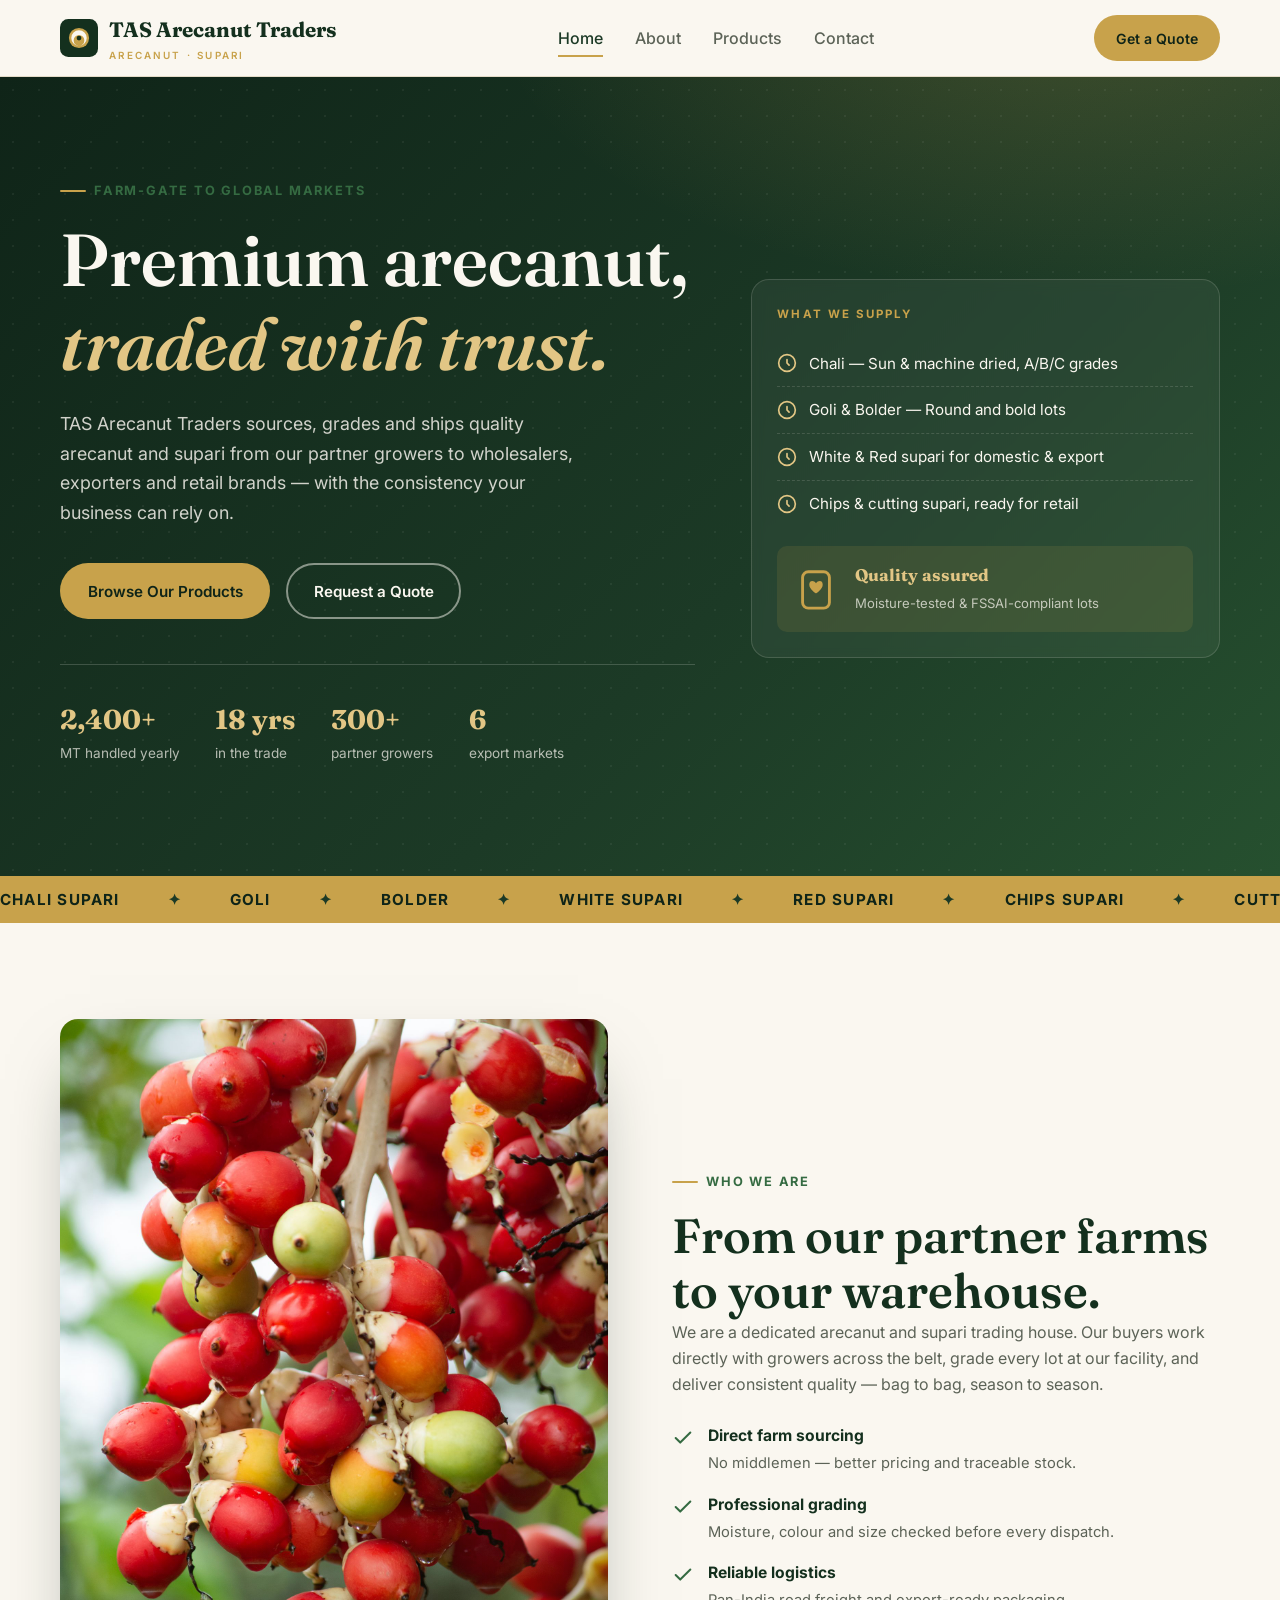
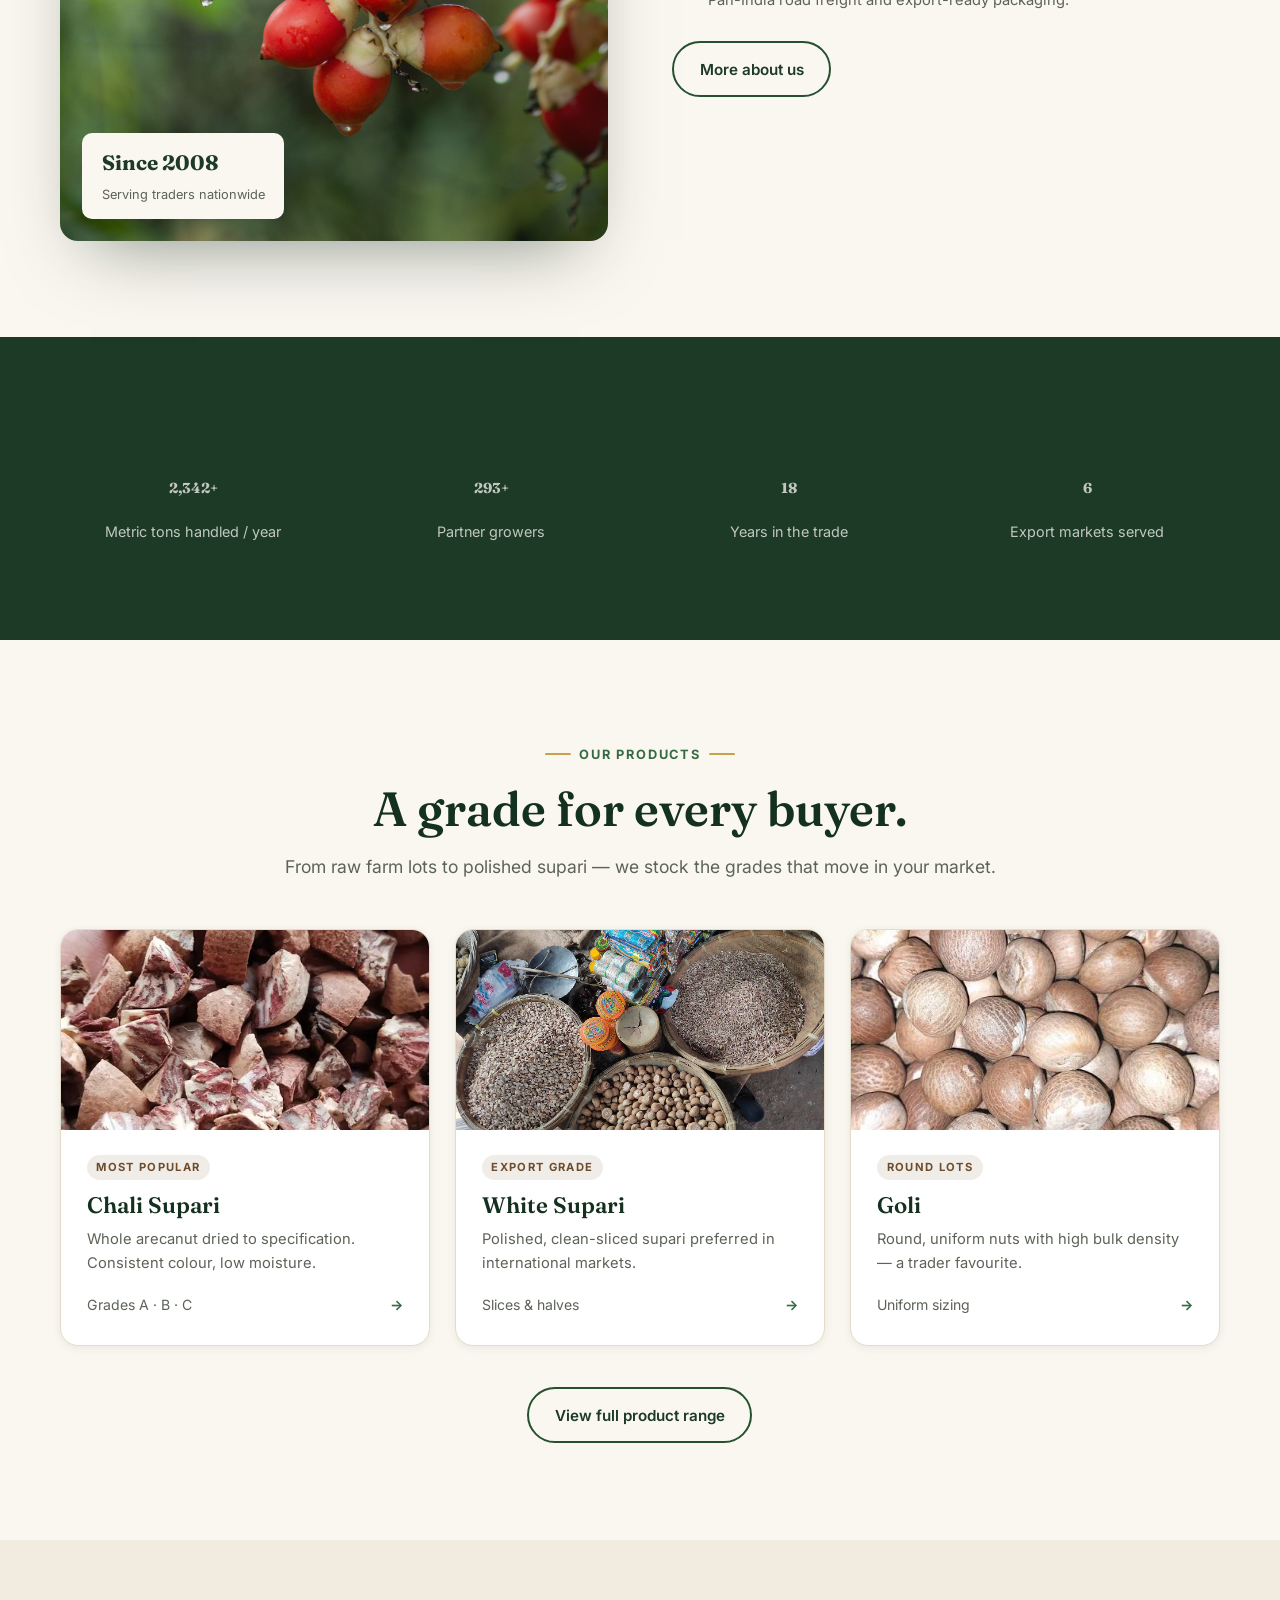
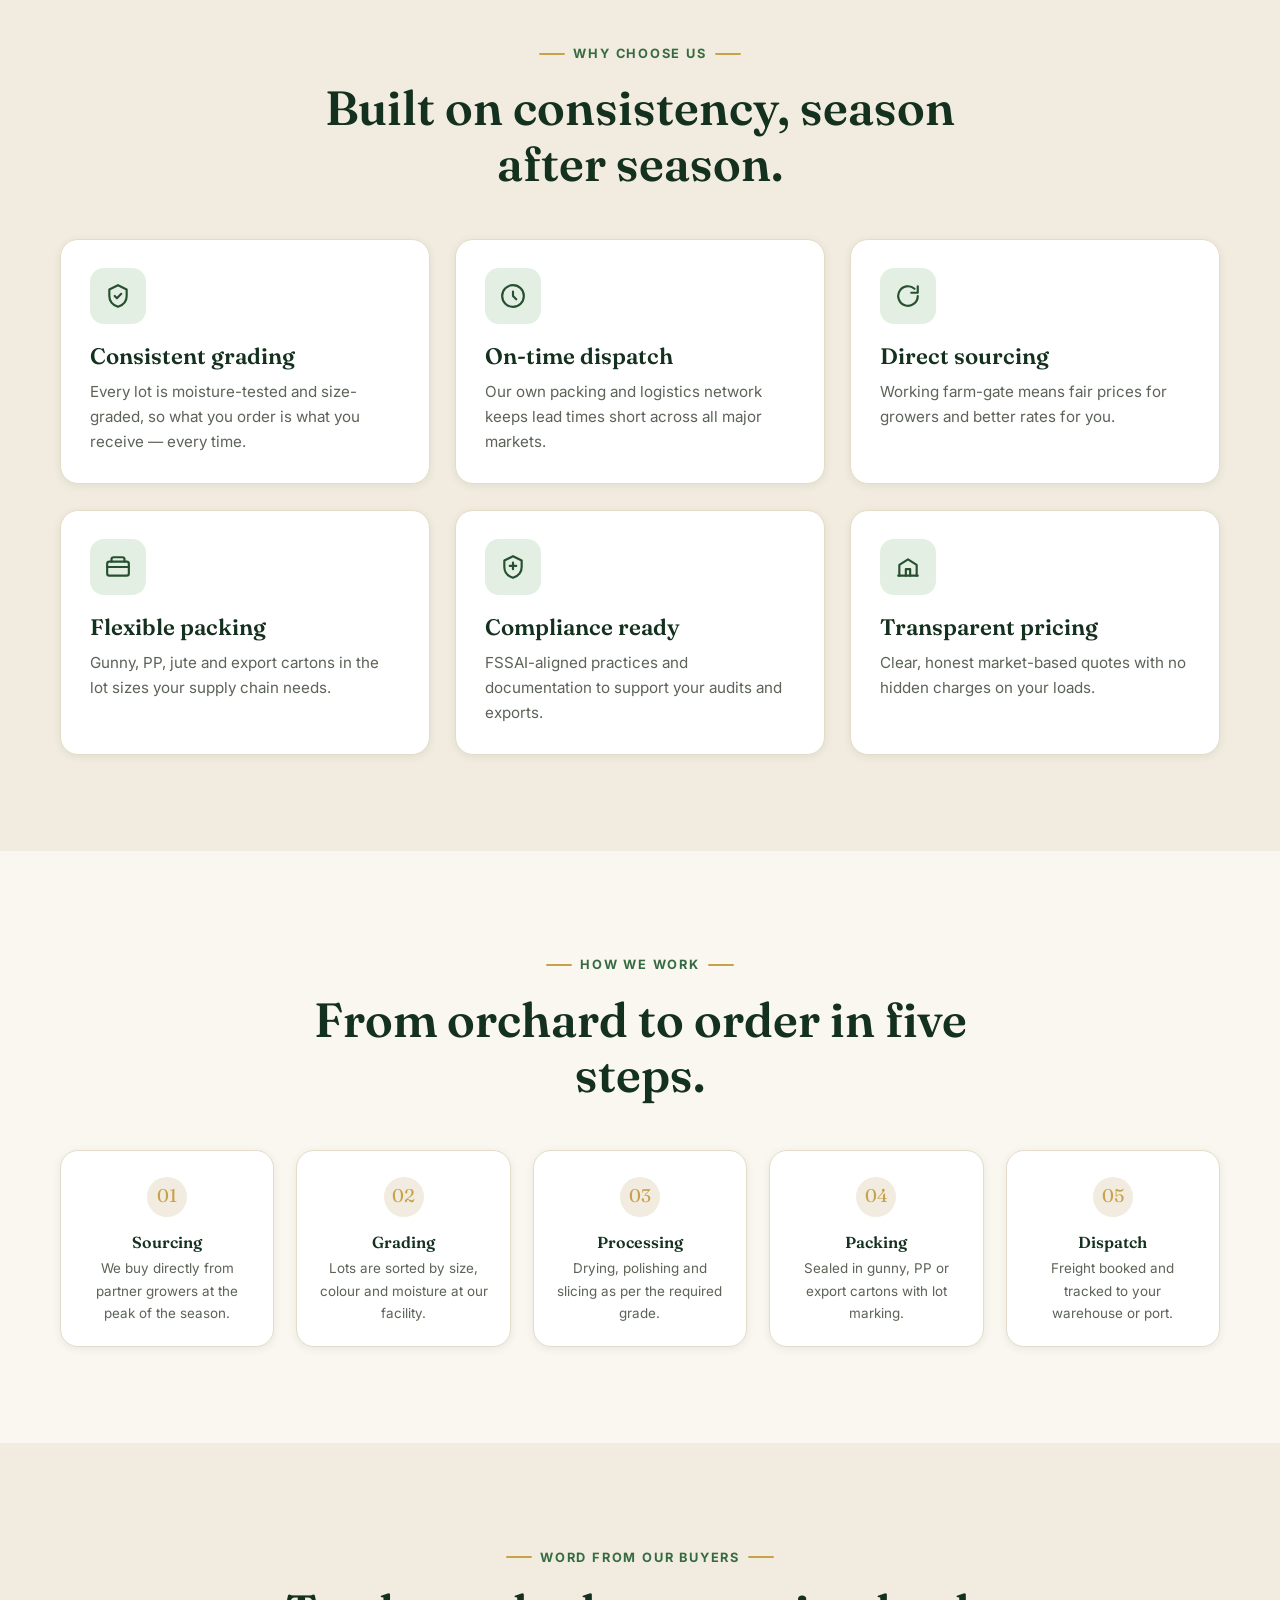
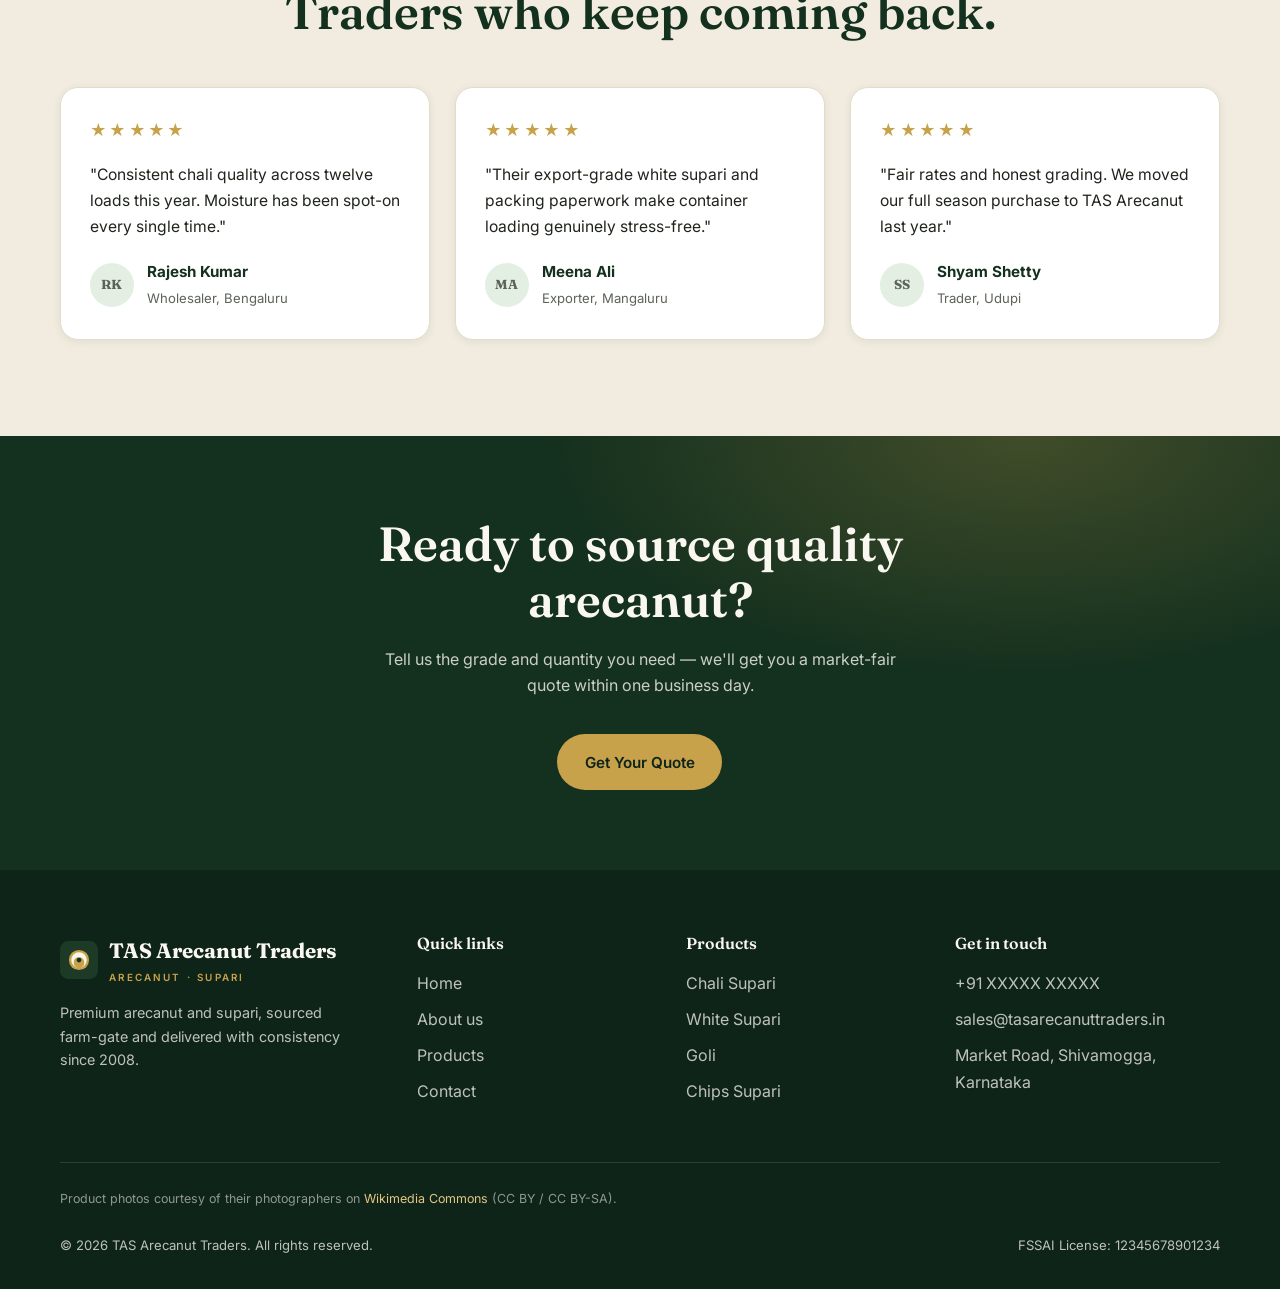
==== index.html @ ce51eee0 "TAS Arecanut Traders - company website" ====
<!DOCTYPE html>
<html lang="en">
<head>
  <meta charset="UTF-8">
  <meta name="viewport" content="width=device-width, initial-scale=1.0">
  <title>TAS Arecanut Traders — Premium Arecanut & Supari Trading</title>
  <meta name="description" content="TAS Arecanut Traders supplies premium graded arecanut and supari across India and for export. Direct farm sourcing, quality-graded lots, dependable delivery.">
  <link rel="icon" type="image/svg+xml" href="assets/favicon.svg">
  <link rel="preconnect" href="https://fonts.googleapis.com">
  <link rel="preconnect" href="https://fonts.gstatic.com" crossorigin>
  <link href="https://fonts.googleapis.com/css2?family=Fraunces:ital,wght@0,500;0,600;0,700;1,500&family=Inter:wght@400;500;600;700&display=swap" rel="stylesheet">
  <link rel="stylesheet" href="css/styles.css">
</head>
<body>

  <!-- ============ Header ============ -->
  <header class="site-header">
    <div class="container nav">
      <a class="brand" href="index.html">
        <svg viewBox="0 0 64 64" aria-hidden="true">
          <rect width="64" height="64" rx="14" fill="#14301e"/>
          <circle cx="32" cy="32" r="17" fill="#c8a24b"/>
          <path d="M32 19a13 13 0 1 0 0 26 9 9 0 0 1 0-18 9 9 0 0 1 0 18 13 13 0 1 0 0-26z" fill="#faf7f0"/>
          <circle cx="32" cy="32" r="4" fill="#14301e"/>
        </svg>
        <span>
          TAS Arecanut Traders
          <span class="brand-sub">Arecanut · Supari</span>
        </span>
      </a>
      <nav class="nav-links" aria-label="Primary">
        <a href="index.html" class="active">Home</a>
        <a href="about.html">About</a>
        <a href="products.html">Products</a>
        <a href="contact.html">Contact</a>
      </nav>
      <div class="nav-cta">
        <a href="contact.html" class="btn btn-gold">Get a Quote</a>
        <button class="nav-toggle" aria-label="Toggle menu">
          <span></span><span></span><span></span>
        </button>
      </div>
    </div>
  </header>

  <!-- ============ Hero ============ -->
  <section class="hero">
    <div class="container hero-inner">
      <div class="hero-copy reveal">
        <p class="kicker">Farm-gate to global markets</p>
        <h1 class="display">Premium arecanut,<br><span class="accent">traded with trust.</span></h1>
        <p class="lede">
          TAS Arecanut Traders sources, grades and ships quality arecanut and supari
          from our partner growers to wholesalers, exporters and retail brands —
          with the consistency your business can rely on.
        </p>
        <div class="hero-actions">
          <a href="products.html" class="btn btn-gold">Browse Our Products</a>
          <a href="contact.html" class="btn btn-outline-light">Request a Quote</a>
        </div>
        <div class="hero-trust">
          <div class="stat"><b>2,400+</b><span>MT handled yearly</span></div>
          <div class="stat"><b>18 yrs</b><span>in the trade</span></div>
          <div class="stat"><b>300+</b><span>partner growers</span></div>
          <div class="stat"><b>6</b><span>export markets</span></div>
        </div>
      </div>
      <div class="hero-card reveal">
        <p class="card-label">What we supply</p>
        <ul>
          <li>
            <svg width="20" height="20" viewBox="0 0 24 24" fill="none" stroke="currentColor" stroke-width="2" stroke-linecap="round"><circle cx="12" cy="12" r="10"/><path d="M12 8v4l2.5 2.5"/></svg>
            Chali — Sun & machine dried, A/B/C grades
          </li>
          <li>
            <svg width="20" height="20" viewBox="0 0 24 24" fill="none" stroke="currentColor" stroke-width="2" stroke-linecap="round"><circle cx="12" cy="12" r="10"/><path d="M12 8v4l2.5 2.5"/></svg>
            Goli & Bolder — Round and bold lots
          </li>
          <li>
            <svg width="20" height="20" viewBox="0 0 24 24" fill="none" stroke="currentColor" stroke-width="2" stroke-linecap="round"><circle cx="12" cy="12" r="10"/><path d="M12 8v4l2.5 2.5"/></svg>
            White & Red supari for domestic & export
          </li>
          <li>
            <svg width="20" height="20" viewBox="0 0 24 24" fill="none" stroke="currentColor" stroke-width="2" stroke-linecap="round"><circle cx="12" cy="12" r="10"/><path d="M12 8v4l2.5 2.5"/></svg>
            Chips &amp; cutting supari, ready for retail
          </li>
        </ul>
        <div class="seal">
          <svg viewBox="0 0 48 48" fill="none" aria-hidden="true">
            <rect x="10" y="6" width="28" height="38" rx="6" stroke="#c8a24b" stroke-width="3"/>
            <path d="M24 18c-2-3-7-3.5-7 1.5 0 5 7 9 7 9s7-4 7-9c0-5-5-4.5-7-1.5z" fill="#c8a24b"/>
          </svg>
          <div>
            <b>Quality assured</b>
            <span>Moisture-tested &amp; FSSAI-compliant lots</span>
          </div>
        </div>
      </div>
    </div>
  </section>

  <!-- ============ Marquee ============ -->
  <div class="marquee" aria-hidden="true">
    <div class="marquee-track">
      <span>Chali Supari</span><span>Goli</span><span>Bolder</span><span>White Supari</span><span>Red Supari</span><span>Chips Supari</span><span>Cutting Supari</span><span>Export Grade</span>
      <span>Chali Supari</span><span>Goli</span><span>Bolder</span><span>White Supari</span><span>Red Supari</span><span>Chips Supari</span><span>Cutting Supari</span><span>Export Grade</span>
    </div>
  </div>

  <!-- ============ About preview ============ -->
  <section class="section">
    <div class="container split">
      <div class="visual reveal">
        <img src="assets/images/farm-nuts.jpg" alt="Betel nuts growing on an areca palm" loading="lazy">
        <div class="badge">
          <b>Since 2008</b>
          <span>Serving traders nationwide</span>
        </div>
      </div>
      <div class="reveal">
        <p class="kicker">Who we are</p>
        <h2>From our partner farms to your warehouse.</h2>
        <p class="lede" style="color:var(--muted)">
          We are a dedicated arecanut and supari trading house. Our buyers work directly
          with growers across the belt, grade every lot at our facility, and deliver
          consistent quality — bag to bag, season to season.
        </p>
        <ul class="feature-list">
          <li>
            <svg width="22" height="22" viewBox="0 0 24 24" fill="none" stroke="currentColor" stroke-width="2.2" stroke-linecap="round" stroke-linejoin="round"><path d="M20 6L9 17l-5-5"/></svg>
            <div><b>Direct farm sourcing</b><span>No middlemen — better pricing and traceable stock.</span></div>
          </li>
          <li>
            <svg width="22" height="22" viewBox="0 0 24 24" fill="none" stroke="currentColor" stroke-width="2.2" stroke-linecap="round" stroke-linejoin="round"><path d="M20 6L9 17l-5-5"/></svg>
            <div><b>Professional grading</b><span>Moisture, colour and size checked before every dispatch.</span></div>
          </li>
          <li>
            <svg width="22" height="22" viewBox="0 0 24 24" fill="none" stroke="currentColor" stroke-width="2.2" stroke-linecap="round" stroke-linejoin="round"><path d="M20 6L9 17l-5-5"/></svg>
            <div><b>Reliable logistics</b><span>Pan-India road freight and export-ready packaging.</span></div>
          </li>
        </ul>
        <a href="about.html" class="btn btn-outline-dark" style="margin-top:1.8rem">More about us</a>
      </div>
    </div>
  </section>

  <!-- ============ Stats band ============ -->
  <section class="stats-band section">
    <div class="container stats-grid">
      <div class="stat-item reveal"><b><span data-count="2400" data-suffix="+">0</span></b><span>Metric tons handled / year</span></div>
      <div class="stat-item reveal"><b><span data-count="300" data-suffix="+">0</span></b><span>Partner growers</span></div>
      <div class="stat-item reveal"><b><span data-count="18">0</span></b><span>Years in the trade</span></div>
      <div class="stat-item reveal"><b><span data-count="6">0</span></b><span>Export markets served</span></div>
    </div>
  </section>

  <!-- ============ Products ============ -->
  <section class="section">
    <div class="container">
      <div class="section-head center reveal">
        <p class="kicker">Our products</p>
        <h2>A grade for every buyer.</h2>
        <p class="lede">From raw farm lots to polished supari — we stock the grades that move in your market.</p>
      </div>
      <div class="grid grid-3">

        <article class="card product-card reveal">
          <div class="art">
            <img src="assets/images/chali-supari.jpg" alt="Whole arecanut spread to dry in the sun" loading="lazy">
          </div>
          <div class="body">
            <span class="tag">Most popular</span>
            <h3>Chali Supari</h3>
            <p>Whole arecanut dried to specification. Consistent colour, low moisture.</p>
            <div class="foot">
              <span class="spec">Grades A · B · C</span>
              <span class="arrow">→</span>
            </div>
          </div>
        </article>

        <article class="card product-card reveal">
          <div class="art">
            <img src="assets/images/white-supari.jpg" alt="Whole and sliced areca nut ready for chewing" loading="lazy">
          </div>
          <div class="body">
            <span class="tag">Export grade</span>
            <h3>White Supari</h3>
            <p>Polished, clean-sliced supari preferred in international markets.</p>
            <div class="foot">
              <span class="spec">Slices &amp; halves</span>
              <span class="arrow">→</span>
            </div>
          </div>
        </article>

        <article class="card product-card reveal">
          <div class="art">
            <img src="assets/images/goli.jpg" alt="Areca nuts drying in the sun" loading="lazy">
          </div>
          <div class="body">
            <span class="tag">Round lots</span>
            <h3>Goli</h3>
            <p>Round, uniform nuts with high bulk density — a trader favourite.</p>
            <div class="foot">
              <span class="spec">Uniform sizing</span>
              <span class="arrow">→</span>
            </div>
          </div>
        </article>

      </div>
      <div style="text-align:center; margin-top:2.6rem" class="reveal">
        <a href="products.html" class="btn btn-outline-dark">View full product range</a>
      </div>
    </div>
  </section>

  <!-- ============ Why choose us ============ -->
  <section class="section alt">
    <div class="container">
      <div class="section-head center reveal">
        <p class="kicker">Why choose us</p>
        <h2>Built on consistency, season after season.</h2>
      </div>
      <div class="grid grid-3">
        <div class="card reveal">
          <div class="icon">
            <svg width="26" height="26" viewBox="0 0 24 24" fill="none" stroke="currentColor" stroke-width="2" stroke-linecap="round" stroke-linejoin="round"><path d="M12 2l8 4v6c0 5-3.5 8.5-8 10-4.5-1.5-8-5-8-10V6z"/><path d="M9 12l2 2 4-4"/></svg>
          </div>
          <h3>Consistent grading</h3>
          <p>Every lot is moisture-tested and size-graded, so what you order is what you receive — every time.</p>
        </div>
        <div class="card reveal">
          <div class="icon">
            <svg width="26" height="26" viewBox="0 0 24 24" fill="none" stroke="currentColor" stroke-width="2" stroke-linecap="round" stroke-linejoin="round"><circle cx="12" cy="12" r="10"/><path d="M12 8v4l3 3"/></svg>
          </div>
          <h3>On-time dispatch</h3>
          <p>Our own packing and logistics network keeps lead times short across all major markets.</p>
        </div>
        <div class="card reveal">
          <div class="icon">
            <svg width="26" height="26" viewBox="0 0 24 24" fill="none" stroke="currentColor" stroke-width="2" stroke-linecap="round" stroke-linejoin="round"><path d="M21 12a9 9 0 1 1-3-6.7"/><path d="M21 3v6h-6"/></svg>
          </div>
          <h3>Direct sourcing</h3>
          <p>Working farm-gate means fair prices for growers and better rates for you.</p>
        </div>
        <div class="card reveal">
          <div class="icon">
            <svg width="26" height="26" viewBox="0 0 24 24" fill="none" stroke="currentColor" stroke-width="2" stroke-linecap="round" stroke-linejoin="round"><rect x="2" y="7" width="20" height="13" rx="2"/><path d="M6 7V5a2 2 0 0 1 2-2h8a2 2 0 0 1 2 2v2"/><path d="M2 12h20"/></svg>
          </div>
          <h3>Flexible packing</h3>
          <p>Gunny, PP, jute and export cartons in the lot sizes your supply chain needs.</p>
        </div>
        <div class="card reveal">
          <div class="icon">
            <svg width="26" height="26" viewBox="0 0 24 24" fill="none" stroke="currentColor" stroke-width="2" stroke-linecap="round" stroke-linejoin="round"><path d="M12 2l8 4v6c0 5-3.5 8.5-8 10-4.5-1.5-8-5-8-10V6z"/><path d="M12 8v6"/><path d="M9 11h6"/></svg>
          </div>
          <h3>Compliance ready</h3>
          <p>FSSAI-aligned practices and documentation to support your audits and exports.</p>
        </div>
        <div class="card reveal">
          <div class="icon">
            <svg width="26" height="26" viewBox="0 0 24 24" fill="none" stroke="currentColor" stroke-width="2" stroke-linecap="round" stroke-linejoin="round"><path d="M3 20h18"/><path d="M4 20V10l8-5 8 5v10"/><path d="M10 20v-6h4v6"/></svg>
          </div>
          <h3>Transparent pricing</h3>
          <p>Clear, honest market-based quotes with no hidden charges on your loads.</p>
        </div>
      </div>
    </div>
  </section>

  <!-- ============ Process ============ -->
  <section class="section">
    <div class="container">
      <div class="section-head center reveal">
        <p class="kicker">How we work</p>
        <h2>From orchard to order in five steps.</h2>
      </div>
      <div class="steps reveal">
        <div class="step"><h4>Sourcing</h4><p>We buy directly from partner growers at the peak of the season.</p></div>
        <div class="step"><h4>Grading</h4><p>Lots are sorted by size, colour and moisture at our facility.</p></div>
        <div class="step"><h4>Processing</h4><p>Drying, polishing and slicing as per the required grade.</p></div>
        <div class="step"><h4>Packing</h4><p>Sealed in gunny, PP or export cartons with lot marking.</p></div>
        <div class="step"><h4>Dispatch</h4><p>Freight booked and tracked to your warehouse or port.</p></div>
      </div>
    </div>
  </section>

  <!-- ============ Testimonials ============ -->
  <section class="section alt">
    <div class="container">
      <div class="section-head center reveal">
        <p class="kicker">Word from our buyers</p>
        <h2>Traders who keep coming back.</h2>
      </div>
      <div class="testimonials">
        <figure class="testimonial reveal">
          <div class="stars" aria-label="5 out of 5 stars">★★★★★</div>
          <blockquote>"Consistent chali quality across twelve loads this year. Moisture has been spot-on every single time."</blockquote>
          <figcaption class="who">
            <span class="avatar">RK</span>
            <div><b>Rajesh Kumar</b><span>Wholesaler, Bengaluru</span></div>
          </figcaption>
        </figure>
        <figure class="testimonial reveal">
          <div class="stars" aria-label="5 out of 5 stars">★★★★★</div>
          <blockquote>"Their export-grade white supari and packing paperwork make container loading genuinely stress-free."</blockquote>
          <figcaption class="who">
            <span class="avatar">MA</span>
            <div><b>Meena Ali</b><span>Exporter, Mangaluru</span></div>
          </figcaption>
        </figure>
        <figure class="testimonial reveal">
          <div class="stars" aria-label="5 out of 5 stars">★★★★★</div>
          <blockquote>"Fair rates and honest grading. We moved our full season purchase to TAS Arecanut last year."</blockquote>
          <figcaption class="who">
            <span class="avatar">SS</span>
            <div><b>Shyam Shetty</b><span>Trader, Udupi</span></div>
          </figcaption>
        </figure>
      </div>
    </div>
  </section>

  <!-- ============ CTA ============ -->
  <section class="cta-band">
    <div class="container reveal">
      <h2>Ready to source quality arecanut?</h2>
      <p>Tell us the grade and quantity you need — we'll get you a market-fair quote within one business day.</p>
      <a href="contact.html" class="btn btn-gold">Get Your Quote</a>
    </div>
  </section>

  <!-- ============ Footer ============ -->
  <footer class="site-footer">
    <div class="container">
      <div class="footer-grid">
        <div>
          <a class="brand" href="index.html">
            <svg viewBox="0 0 64 64" aria-hidden="true">
              <rect width="64" height="64" rx="14" fill="#1c3a26"/>
              <circle cx="32" cy="32" r="17" fill="#c8a24b"/>
              <path d="M32 19a13 13 0 1 0 0 26 9 9 0 0 1 0-18 9 9 0 0 1 0 18 13 13 0 1 0 0-26z" fill="#faf7f0"/>
              <circle cx="32" cy="32" r="4" fill="#14301e"/>
            </svg>
            <span>
              TAS Arecanut Traders
              <span class="brand-sub">Arecanut · Supari</span>
            </span>
          </a>
          <p class="about-text" style="margin-top:1rem">Premium arecanut and supari, sourced farm-gate and delivered with consistency since 2008.</p>
        </div>
        <div>
          <h4>Quick links</h4>
          <ul>
            <li><a href="index.html">Home</a></li>
            <li><a href="about.html">About us</a></li>
            <li><a href="products.html">Products</a></li>
            <li><a href="contact.html">Contact</a></li>
          </ul>
        </div>
        <div>
          <h4>Products</h4>
          <ul>
            <li><a href="products.html">Chali Supari</a></li>
            <li><a href="products.html">White Supari</a></li>
            <li><a href="products.html">Goli</a></li>
            <li><a href="products.html">Chips Supari</a></li>
          </ul>
        </div>
        <div>
          <h4>Get in touch</h4>
          <ul>
            <li>+91 XXXXX XXXXX</li>
            <li>sales@tasarecanuttraders.in</li>
            <li>Market Road, Shivamogga, Karnataka</li>
          </ul>
        </div>
      </div>
      <div class="footer-credits">
        Product photos courtesy of their photographers on
        <a href="https://commons.wikimedia.org/wiki/Category:Areca_catechu" target="_blank" rel="noopener">Wikimedia Commons</a>
        (CC BY / CC BY-SA).
      </div>
      <div class="footer-bottom">
        <span>© <span id="year"></span> TAS Arecanut Traders. All rights reserved.</span>
        <span>FSSAI License: 12345678901234</span>
      </div>
    </div>
  </footer>

  <button class="to-top" aria-label="Back to top">
    <svg width="18" height="18" viewBox="0 0 24 24" fill="none" stroke="currentColor" stroke-width="2.5" stroke-linecap="round"><path d="M12 19V5"/><path d="M5 12l7-7 7 7"/></svg>
  </button>

  <script src="js/main.js"></script>
</body>
</html>
---- css/styles.css ----
/* ============================================================
   TAS Arecanut Traders — Global Styles
   ============================================================ */

:root {
  --green-950: #0f2418;
  --green-900: #14301e;
  --green-800: #1c3a26;
  --green-700: #26502f;
  --green-600: #356b42;
  --green-500: #4a8a58;
  --green-100: #e4efe4;
  --green-50: #f1f6ef;
  --gold: #c8a24b;
  --gold-light: #e2c685;
  --brown: #6e4c2c;
  --cream: #faf7f0;
  --sand: #f1ecdf;
  --ink: #1f241c;
  --muted: #5c6357;
  --line: #e4dcc8;
  --white: #ffffff;
  --radius: 18px;
  --radius-sm: 10px;
  --shadow-sm: 0 2px 8px rgba(20, 48, 30, 0.08);
  --shadow-md: 0 14px 40px -18px rgba(20, 48, 30, 0.35);
  --shadow-lg: 0 30px 70px -30px rgba(15, 36, 24, 0.5);
  --font-body: "Inter", -apple-system, BlinkMacSystemFont, "Segoe UI", sans-serif;
  --font-display: "Fraunces", Georgia, "Times New Roman", serif;
}

/* ---------- Reset ---------- */
*,
*::before,
*::after {
  box-sizing: border-box;
  margin: 0;
  padding: 0;
}

html {
  scroll-behavior: smooth;
  -webkit-text-size-adjust: 100%;
}

body {
  font-family: var(--font-body);
  background: var(--cream);
  color: var(--ink);
  line-height: 1.65;
  font-size: 16px;
  overflow-x: hidden;
}

img {
  max-width: 100%;
  display: block;
}

a {
  color: inherit;
  text-decoration: none;
}

ul {
  list-style: none;
}

button {
  font-family: inherit;
  cursor: pointer;
}

/* ---------- Typography ---------- */
h1, h2, h3, h4 {
  font-family: var(--font-display);
  font-weight: 600;
  line-height: 1.15;
  color: var(--green-900);
}

.display {
  font-size: clamp(2.5rem, 6vw, 4.6rem);
}

h2 {
  font-size: clamp(2rem, 4vw, 3rem);
}

h3 {
  font-size: 1.4rem;
}

.section-head {
  max-width: 720px;
  margin-bottom: 3rem;
}

.section-head.center {
  margin-inline: auto;
  text-align: center;
}

.kicker {
  display: inline-flex;
  align-items: center;
  gap: 0.5rem;
  font-size: 0.8rem;
  font-weight: 700;
  letter-spacing: 0.14em;
  text-transform: uppercase;
  color: var(--green-600);
  margin-bottom: 1rem;
}

.kicker::before {
  content: "";
  width: 26px;
  height: 2px;
  background: var(--gold);
  border-radius: 2px;
}

.section-head.center .kicker::after {
  content: "";
  width: 26px;
  height: 2px;
  background: var(--gold);
  border-radius: 2px;
}

.section-head p.lede {
  color: var(--muted);
  font-size: 1.1rem;
  margin-top: 1rem;
}

/* ---------- Layout ---------- */
.container {
  width: min(1160px, 92%);
  margin-inline: auto;
}

.section {
  padding: 6rem 0;
}

section.alt {
  background: var(--sand);
}

.bg-green {
  background: var(--green-900);
  color: var(--cream);
}

.bg-green h2,
.bg-green h3,
.bg-green .display {
  color: var(--cream);
}

/* ---------- Buttons ---------- */
.btn {
  display: inline-flex;
  align-items: center;
  justify-content: center;
  gap: 0.5rem;
  font-weight: 600;
  font-size: 0.95rem;
  padding: 0.85rem 1.6rem;
  border-radius: 999px;
  border: 2px solid transparent;
  transition: transform 0.2s ease, box-shadow 0.2s ease, background 0.2s ease, color 0.2s ease;
  will-change: transform;
}

.btn-gold {
  background: var(--gold);
  color: var(--green-950);
}

.btn-gold:hover {
  background: var(--gold-light);
  transform: translateY(-2px);
  box-shadow: 0 12px 26px -12px rgba(200, 162, 75, 0.8);
}

.btn-outline-light {
  border-color: rgba(250, 247, 240, 0.5);
  color: var(--cream);
}

.btn-outline-light:hover {
  background: rgba(250, 247, 240, 0.12);
  transform: translateY(-2px);
}

.btn-outline-dark {
  border-color: var(--green-700);
  color: var(--green-800);
}

.btn-outline-dark:hover {
  background: var(--green-700);
  color: var(--cream);
  transform: translateY(-2px);
}

/* ---------- Header ---------- */
.site-header {
  position: sticky;
  top: 0;
  z-index: 50;
  background: rgba(250, 247, 240, 0.92);
  backdrop-filter: blur(10px);
  -webkit-backdrop-filter: blur(10px);
  border-bottom: 1px solid var(--line);
}

.nav {
  display: flex;
  align-items: center;
  justify-content: space-between;
  height: 76px;
}

.brand {
  display: flex;
  align-items: center;
  gap: 0.7rem;
  font-family: var(--font-display);
  font-weight: 700;
  font-size: 1.3rem;
  color: var(--green-900);
}

.brand svg {
  width: 38px;
  height: 38px;
}

.brand .brand-sub {
  display: block;
  font-family: var(--font-body);
  font-size: 0.62rem;
  font-weight: 600;
  letter-spacing: 0.22em;
  text-transform: uppercase;
  color: var(--gold);
}

.nav-links {
  display: flex;
  align-items: center;
  gap: 2rem;
}

.nav-links a {
  font-weight: 500;
  color: var(--muted);
  position: relative;
  transition: color 0.2s ease;
}

.nav-links a::after {
  content: "";
  position: absolute;
  left: 0;
  bottom: -6px;
  width: 0;
  height: 2px;
  background: var(--gold);
  transition: width 0.25s ease;
}

.nav-links a:hover,
.nav-links a.active {
  color: var(--green-800);
}

.nav-links a:hover::after,
.nav-links a.active::after {
  width: 100%;
}

.nav-cta {
  display: flex;
  align-items: center;
  gap: 1.2rem;
}

.nav-cta .btn {
  padding: 0.6rem 1.25rem;
  font-size: 0.88rem;
}

.nav-toggle {
  display: none;
  background: none;
  border: none;
  flex-direction: column;
  gap: 5px;
  padding: 6px;
}

.nav-toggle span {
  width: 24px;
  height: 2px;
  background: var(--green-900);
  border-radius: 2px;
  transition: transform 0.3s ease, opacity 0.3s ease;
}

/* ---------- Hero ---------- */
.hero {
  position: relative;
  background:
    radial-gradient(1000px 500px at 85% -10%, rgba(200, 162, 75, 0.22), transparent 60%),
    linear-gradient(135deg, var(--green-950) 0%, var(--green-800) 60%, var(--green-700) 100%);
  color: var(--cream);
  overflow: hidden;
}

.hero::after {
  content: "";
  position: absolute;
  inset: 0;
  background-image: radial-gradient(rgba(250, 247, 240, 0.06) 1px, transparent 1px);
  background-size: 26px 26px;
  pointer-events: none;
}

.hero-inner {
  position: relative;
  z-index: 2;
  display: grid;
  grid-template-columns: 1.15fr 0.85fr;
  align-items: center;
  gap: 3.5rem;
  padding: 6rem 0 7rem;
}

.hero h1 {
  color: var(--cream);
  margin-bottom: 1.4rem;
}

.hero h1 .accent {
  color: var(--gold-light);
  font-style: italic;
}

.hero p.lede {
  color: rgba(250, 247, 240, 0.82);
  font-size: 1.12rem;
  max-width: 540px;
  margin-bottom: 2.2rem;
}

.hero-actions {
  display: flex;
  flex-wrap: wrap;
  gap: 1rem;
  margin-bottom: 2.8rem;
}

.hero-trust {
  display: flex;
  flex-wrap: wrap;
  gap: 2.2rem;
  padding-top: 2rem;
  border-top: 1px solid rgba(250, 247, 240, 0.18);
}

.hero-trust .stat {
  display: flex;
  flex-direction: column;
}

.hero-trust .stat b {
  font-family: var(--font-display);
  font-size: 1.7rem;
  color: var(--gold-light);
}

.hero-trust .stat span {
  font-size: 0.85rem;
  color: rgba(250, 247, 240, 0.7);
}

/* Hero card */
.hero-card {
  background: rgba(255, 255, 255, 0.05);
  border: 1px solid rgba(250, 247, 240, 0.15);
  border-radius: var(--radius);
  padding: 1.6rem;
  backdrop-filter: blur(6px);
}

.hero-card .card-label {
  font-size: 0.72rem;
  font-weight: 700;
  letter-spacing: 0.18em;
  text-transform: uppercase;
  color: var(--gold);
  margin-bottom: 1rem;
}

.hero-card ul li {
  display: flex;
  align-items: center;
  gap: 0.7rem;
  padding: 0.65rem 0;
  border-bottom: 1px dashed rgba(250, 247, 240, 0.14);
  font-size: 0.95rem;
}

.hero-card ul li:last-child {
  border-bottom: none;
}

.hero-card ul li svg {
  flex: none;
  color: var(--gold-light);
}

.hero-card .seal {
  display: flex;
  align-items: center;
  gap: 1rem;
  margin-top: 1.2rem;
  padding: 1rem;
  border-radius: var(--radius-sm);
  background: rgba(200, 162, 75, 0.12);
}

.hero-card .seal svg {
  width: 46px;
  height: 46px;
  flex: none;
}

.hero-card .seal b {
  display: block;
  font-family: var(--font-display);
  font-size: 1.05rem;
  color: var(--gold-light);
}

.hero-card .seal span {
  font-size: 0.82rem;
  color: rgba(250, 247, 240, 0.72);
}

/* ---------- Marquee ---------- */
.marquee {
  background: var(--gold);
  color: var(--green-950);
  overflow: hidden;
  padding: 0.7rem 0;
}

.marquee-track {
  display: flex;
  gap: 3rem;
  width: max-content;
  animation: marquee 30s linear infinite;
  font-weight: 700;
  font-size: 0.95rem;
  letter-spacing: 0.08em;
  text-transform: uppercase;
}

.marquee-track span {
  display: inline-flex;
  align-items: center;
  gap: 3rem;
  white-space: nowrap;
}

.marquee-track span::after {
  content: "✦";
  color: var(--green-800);
}

@keyframes marquee {
  from { transform: translateX(0); }
  to { transform: translateX(-50%); }
}

/* ---------- Cards ---------- */
.grid {
  display: grid;
  gap: 1.6rem;
}

.grid-3 {
  grid-template-columns: repeat(3, 1fr);
}

.grid-2 {
  grid-template-columns: repeat(2, 1fr);
}

.grid-4 {
  grid-template-columns: repeat(4, 1fr);
}

.card {
  background: var(--white);
  border: 1px solid var(--line);
  border-radius: var(--radius);
  padding: 1.8rem;
  box-shadow: var(--shadow-sm);
  transition: transform 0.25s ease, box-shadow 0.25s ease;
}

.card:hover {
  transform: translateY(-6px);
  box-shadow: var(--shadow-md);
}

.card .icon {
  width: 56px;
  height: 56px;
  border-radius: 14px;
  display: grid;
  place-items: center;
  background: var(--green-100);
  color: var(--green-700);
  margin-bottom: 1.2rem;
}

.card h3 {
  margin-bottom: 0.6rem;
}

.card p {
  color: var(--muted);
  font-size: 0.95rem;
}

/* Product card */
.product-card {
  overflow: hidden;
  padding: 0;
  display: flex;
  flex-direction: column;
}

.product-card .art {
  height: 200px;
  overflow: hidden;
  background: var(--sand);
}

.product-card .art img {
  width: 100%;
  height: 100%;
  object-fit: cover;
  transition: transform 0.4s ease;
}

.product-card:hover .art img {
  transform: scale(1.06);
}

.product-card .body {
  padding: 1.4rem 1.6rem 1.8rem;
}

.product-card .tag {
  display: inline-block;
  font-size: 0.7rem;
  font-weight: 700;
  letter-spacing: 0.12em;
  text-transform: uppercase;
  color: var(--brown);
  background: rgba(110, 76, 44, 0.1);
  padding: 0.2rem 0.6rem;
  border-radius: 999px;
  margin-bottom: 0.8rem;
}

.product-card .body h3 {
  margin-bottom: 0.5rem;
}

.product-card .body p {
  font-size: 0.92rem;
}

.product-card .foot {
  margin-top: 1.1rem;
  display: flex;
  align-items: center;
  justify-content: space-between;
  font-size: 0.88rem;
}

.product-card .foot .spec {
  color: var(--muted);
}

.product-card .foot .arrow {
  color: var(--green-600);
  font-weight: 700;
}

/* ---------- Feature row ---------- */
.split {
  display: grid;
  grid-template-columns: 1fr 1fr;
  gap: 4rem;
  align-items: center;
}

.split .visual {
  position: relative;
  border-radius: var(--radius);
  overflow: hidden;
  box-shadow: var(--shadow-lg);
}

.split .visual img {
  width: 100%;
  height: 100%;
  object-fit: cover;
}

.split .visual::after {
  content: "";
  position: absolute;
  inset: 0;
  border-radius: var(--radius);
  background: linear-gradient(160deg, transparent 55%, rgba(15, 36, 24, 0.35));
}

.split .visual .badge {
  position: absolute;
  z-index: 2;
  bottom: 1.4rem;
  left: 1.4rem;
  background: var(--cream);
  border-radius: var(--radius-sm);
  padding: 0.8rem 1.2rem;
  box-shadow: var(--shadow-md);
}

.split .visual .badge b {
  font-family: var(--font-display);
  font-size: 1.3rem;
  color: var(--green-800);
  display: block;
}

.split .visual .badge span {
  font-size: 0.8rem;
  color: var(--muted);
}

.feature-list {
  margin-top: 1.6rem;
  display: grid;
  gap: 1rem;
}

.feature-list li {
  display: flex;
  gap: 0.9rem;
  align-items: flex-start;
}

.feature-list li svg {
  flex: none;
  margin-top: 4px;
  color: var(--green-600);
}

.feature-list li b {
  color: var(--green-900);
  display: block;
  font-size: 0.98rem;
}

.feature-list li span {
  color: var(--muted);
  font-size: 0.92rem;
}

/* ---------- Stats band ---------- */
.stats-band {
  background: var(--green-800);
  color: var(--cream);
}

.stats-grid {
  display: grid;
  grid-template-columns: repeat(4, 1fr);
  gap: 2rem;
  text-align: center;
}

.stat-item b {
  font-family: var(--font-display);
  font-size: clamp(2.2rem, 4vw, 3.2rem);
  color: var(--gold-light);
  display: block;
}

.stat-item span {
  font-size: 0.9rem;
  color: rgba(250, 247, 240, 0.75);
}

/* ---------- Steps / process ---------- */
.steps {
  display: grid;
  grid-template-columns: repeat(5, 1fr);
  gap: 1.4rem;
  counter-reset: step;
}

.step {
  position: relative;
  background: var(--white);
  border: 1px solid var(--line);
  border-radius: var(--radius);
  padding: 1.6rem 1.3rem 1.4rem;
  text-align: center;
  box-shadow: var(--shadow-sm);
}

.step::before {
  counter-increment: step;
  content: counter(step, decimal-leading-zero);
  font-family: var(--font-display);
  font-size: 1.15rem;
  color: var(--gold);
  background: var(--sand);
  width: 40px;
  height: 40px;
  border-radius: 50%;
  display: grid;
  place-items: center;
  margin: 0 auto 1rem;
}

.step h4 {
  font-size: 1rem;
  margin-bottom: 0.4rem;
}

.step p {
  font-size: 0.84rem;
  color: var(--muted);
}

/* ---------- Testimonials ---------- */
.testimonials {
  display: grid;
  grid-template-columns: repeat(3, 1fr);
  gap: 1.6rem;
}

.testimonial {
  background: var(--white);
  border: 1px solid var(--line);
  border-radius: var(--radius);
  padding: 1.8rem;
  display: flex;
  flex-direction: column;
  gap: 1.2rem;
  box-shadow: var(--shadow-sm);
}

.testimonial .stars {
  color: var(--gold);
  letter-spacing: 0.15em;
}

.testimonial blockquote {
  color: var(--ink);
  font-size: 0.98rem;
  flex: 1;
}

.testimonial .who {
  display: flex;
  align-items: center;
  gap: 0.8rem;
}

.testimonial .avatar {
  width: 44px;
  height: 44px;
  border-radius: 50%;
  background: var(--green-100);
  color: var(--green-700);
  display: grid;
  place-items: center;
  font-weight: 700;
  font-family: var(--font-display);
  flex: none;
}

.testimonial .who b {
  display: block;
  font-size: 0.95rem;
  color: var(--green-900);
}

.testimonial .who span {
  font-size: 0.82rem;
  color: var(--muted);
}

/* ---------- CTA band ---------- */
.cta-band {
  background:
    radial-gradient(800px 400px at 80% 0%, rgba(200, 162, 75, 0.25), transparent 60%),
    var(--green-900);
  text-align: center;
  padding: 5rem 0;
}

.cta-band h2 {
  color: var(--cream);
  max-width: 640px;
  margin: 0 auto 1.2rem;
}

.cta-band p {
  color: rgba(250, 247, 240, 0.8);
  max-width: 520px;
  margin: 0 auto 2.2rem;
}

/* ---------- Footer ---------- */
.site-footer {
  background: var(--green-950);
  color: rgba(250, 247, 240, 0.75);
  padding: 4rem 0 2rem;
}

.footer-grid {
  display: grid;
  grid-template-columns: 1.4fr 1fr 1fr 1.2fr;
  gap: 3rem;
  padding-bottom: 3rem;
  border-bottom: 1px solid rgba(250, 247, 240, 0.12);
}

.footer-grid .brand {
  color: var(--cream);
  margin-bottom: 1rem;
}

.footer-grid h4 {
  color: var(--cream);
  font-size: 1rem;
  margin-bottom: 1.1rem;
}

.footer-grid ul li {
  margin-bottom: 0.6rem;
}

.footer-grid a {
  transition: color 0.2s ease;
}

.footer-grid a:hover {
  color: var(--gold-light);
}

.footer-grid .about-text {
  font-size: 0.9rem;
  max-width: 300px;
}

.footer-credits {
  padding-top: 1.6rem;
  font-size: 0.78rem;
  color: rgba(250, 247, 240, 0.55);
}

.footer-credits a {
  color: var(--gold-light);
}

.footer-credits a:hover {
  text-decoration: underline;
}

.footer-bottom {
  display: flex;
  justify-content: space-between;
  align-items: center;
  gap: 1rem;
  padding-top: 1.6rem;
  font-size: 0.82rem;
}

/* ---------- Page hero (inner pages) ---------- */
.page-hero {
  background:
    radial-gradient(900px 400px at 85% -20%, rgba(200, 162, 75, 0.2), transparent 60%),
    var(--green-900);
  color: var(--cream);
  padding: 5rem 0 4rem;
}

.page-hero h1 {
  color: var(--cream);
  font-size: clamp(2.2rem, 5vw, 3.6rem);
  margin-bottom: 1rem;
}

.page-hero p {
  color: rgba(250, 247, 240, 0.8);
  max-width: 620px;
  font-size: 1.1rem;
}

.breadcrumb {
  display: flex;
  gap: 0.5rem;
  align-items: center;
  font-size: 0.82rem;
  color: rgba(250, 247, 240, 0.6);
  margin-bottom: 1.2rem;
}

.breadcrumb a {
  color: var(--gold-light);
}

/* ---------- Forms ---------- */
.form-card {
  background: var(--white);
  border: 1px solid var(--line);
  border-radius: var(--radius);
  box-shadow: var(--shadow-md);
  padding: 2.2rem;
}

.form-grid {
  display: grid;
  grid-template-columns: 1fr 1fr;
  gap: 1.2rem;
}

.field {
  display: flex;
  flex-direction: column;
  gap: 0.4rem;
}

.field.full {
  grid-column: 1 / -1;
}

.field label {
  font-size: 0.85rem;
  font-weight: 600;
  color: var(--green-900);
}

.field input,
.field select,
.field textarea {
  font-family: inherit;
  font-size: 0.95rem;
  padding: 0.8rem 1rem;
  border: 1px solid var(--line);
  border-radius: var(--radius-sm);
  background: var(--green-50);
  color: var(--ink);
  transition: border-color 0.2s ease, box-shadow 0.2s ease;
}

.field input:focus,
.field select:focus,
.field textarea:focus {
  outline: none;
  border-color: var(--green-500);
  box-shadow: 0 0 0 3px rgba(74, 138, 88, 0.18);
}

.field textarea {
  resize: vertical;
  min-height: 130px;
}

.form-note {
  font-size: 0.8rem;
  color: var(--muted);
  margin-top: 0.6rem;
}

/* ---------- Contact info cards ---------- */
.contact-grid {
  display: grid;
  grid-template-columns: repeat(3, 1fr);
  gap: 1.6rem;
}

.contact-item {
  text-align: center;
  padding: 2rem 1.4rem;
}

.contact-item .icon {
  margin-inline: auto;
}

.contact-item h3 {
  font-size: 1.1rem;
}

.contact-item a {
  color: var(--green-600);
  font-weight: 600;
}

.contact-item a:hover {
  text-decoration: underline;
}

/* ---------- Tables ---------- */
.spec-table {
  width: 100%;
  border-collapse: collapse;
  background: var(--white);
  border: 1px solid var(--line);
  border-radius: var(--radius);
  overflow: hidden;
  box-shadow: var(--shadow-sm);
}

.spec-table th {
  text-align: left;
  background: var(--green-800);
  color: var(--cream);
  padding: 1rem 1.2rem;
  font-family: var(--font-display);
  font-size: 0.98rem;
}

.spec-table td {
  padding: 0.95rem 1.2rem;
  border-bottom: 1px solid var(--line);
  font-size: 0.92rem;
}

.spec-table tr:last-child td {
  border-bottom: none;
}

.spec-table tr:nth-child(even) td {
  background: var(--green-50);
}

/* ---------- Reveal on scroll ---------- */
.reveal {
  opacity: 0;
  transform: translateY(26px);
  transition: opacity 0.7s ease, transform 0.7s ease;
}

.reveal.in {
  opacity: 1;
  transform: none;
}

/* ---------- Back to top ---------- */
.to-top {
  position: fixed;
  right: 1.4rem;
  bottom: 1.4rem;
  width: 46px;
  height: 46px;
  border-radius: 50%;
  border: none;
  background: var(--green-800);
  color: var(--cream);
  display: grid;
  place-items: center;
  opacity: 0;
  pointer-events: none;
  transform: translateY(12px);
  transition: opacity 0.3s ease, transform 0.3s ease;
  box-shadow: var(--shadow-md);
  z-index: 40;
}

.to-top.show {
  opacity: 1;
  pointer-events: auto;
  transform: none;
}

/* ---------- Responsive ---------- */
@media (max-width: 1024px) {
  .grid-4 { grid-template-columns: repeat(2, 1fr); }
  .steps { grid-template-columns: repeat(3, 1fr); }
  .testimonials { grid-template-columns: repeat(2, 1fr); }
  .footer-grid { grid-template-columns: 1fr 1fr; }
}

@media (max-width: 860px) {
  .hero-inner { grid-template-columns: 1fr; padding: 4rem 0 5rem; }
  .split { grid-template-columns: 1fr; gap: 2.5rem; }
  .grid-3 { grid-template-columns: 1fr; }
  .contact-grid { grid-template-columns: 1fr; }

  .nav-links {
    position: fixed;
    inset: 76px 0 auto 0;
    flex-direction: column;
    background: var(--cream);
    border-bottom: 1px solid var(--line);
    padding: 2rem;
    gap: 1.4rem;
    transform: translateY(-120%);
    transition: transform 0.3s ease;
  }

  .nav-links.open {
    transform: none;
  }

  .nav-cta .btn { display: none; }

  .nav-toggle {
    display: flex;
  }

  .nav-toggle.open span:nth-child(1) { transform: translateY(7px) rotate(45deg); }
  .nav-toggle.open span:nth-child(2) { opacity: 0; }
  .nav-toggle.open span:nth-child(3) { transform: translateY(-7px) rotate(-45deg); }
}

@media (max-width: 640px) {
  .section { padding: 4rem 0; }
  .stats-grid { grid-template-columns: repeat(2, 1fr); gap: 1.6rem; }
  .steps { grid-template-columns: 1fr 1fr; }
  .testimonials { grid-template-columns: 1fr; }
  .form-grid { grid-template-columns: 1fr; }
  .footer-grid { grid-template-columns: 1fr; gap: 2rem; }
  .hero-trust { gap: 1.4rem; }
  .footer-bottom { flex-direction: column; text-align: center; }
}
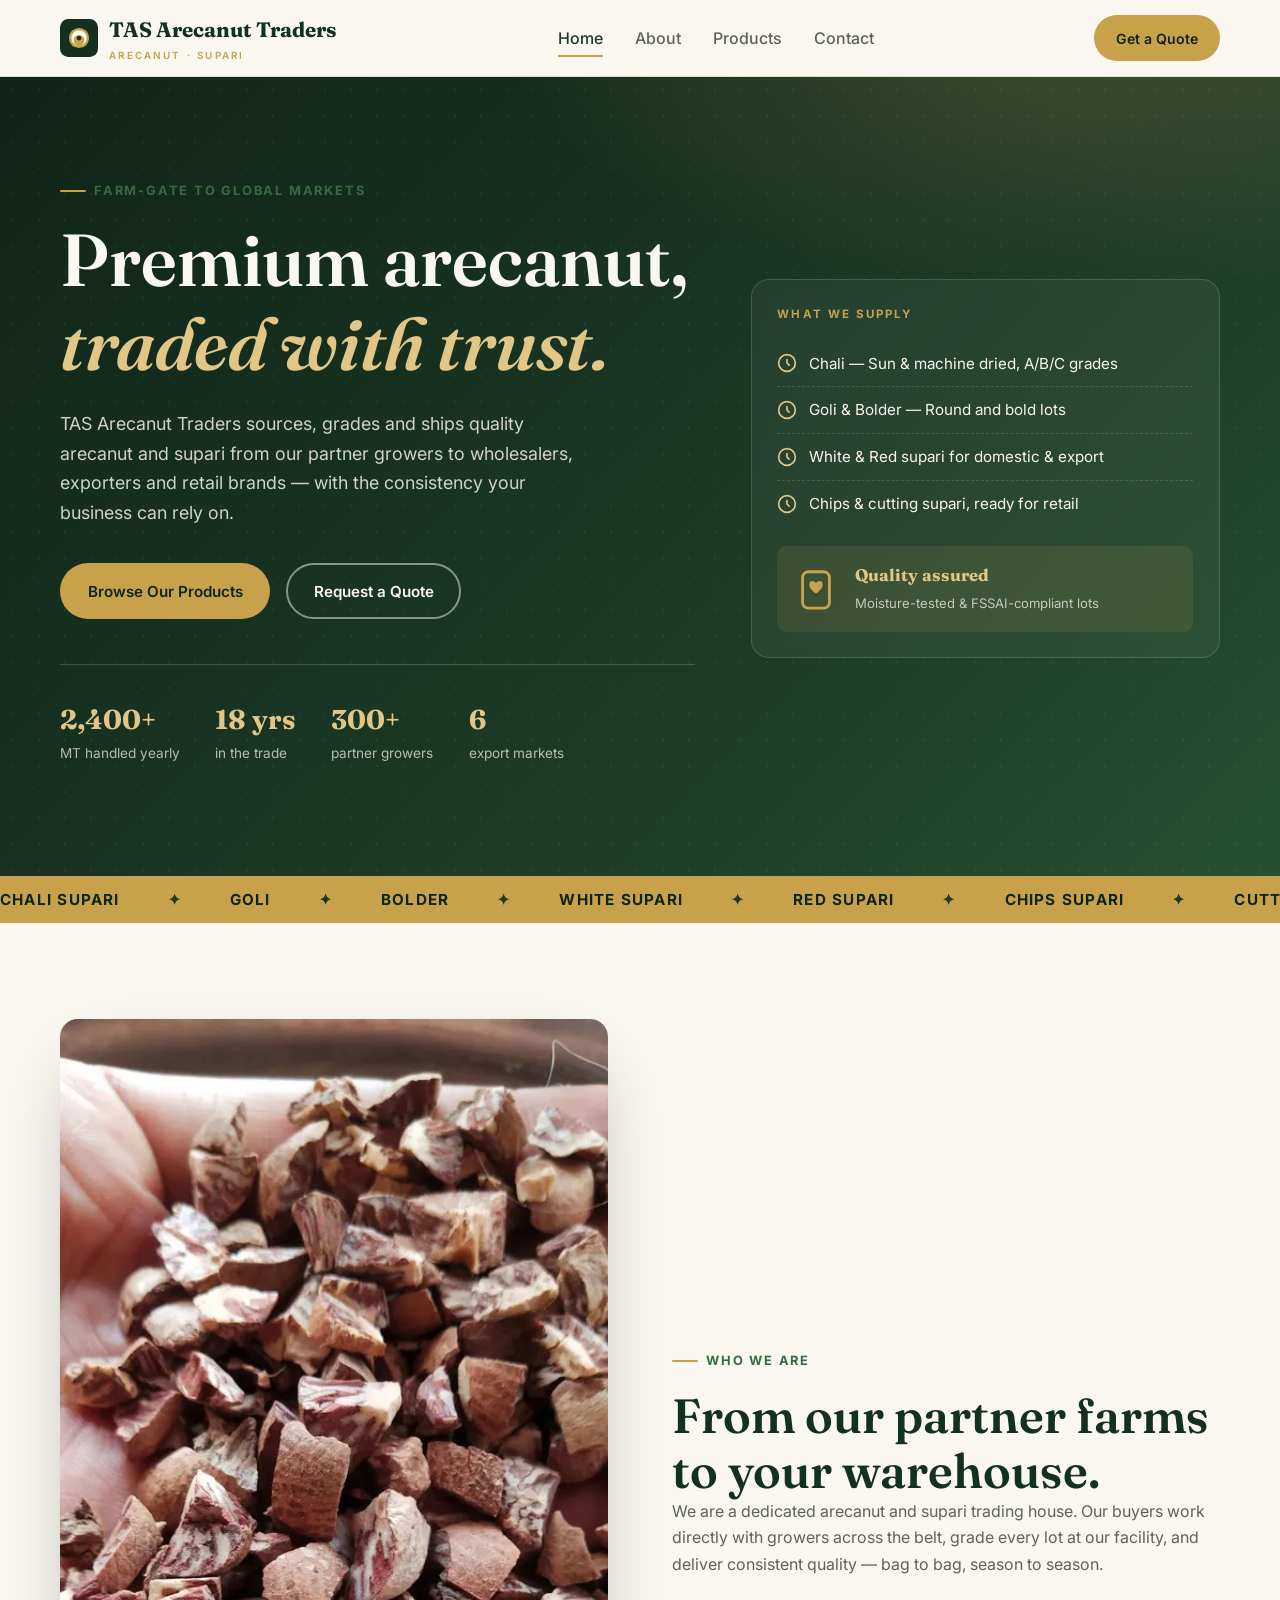
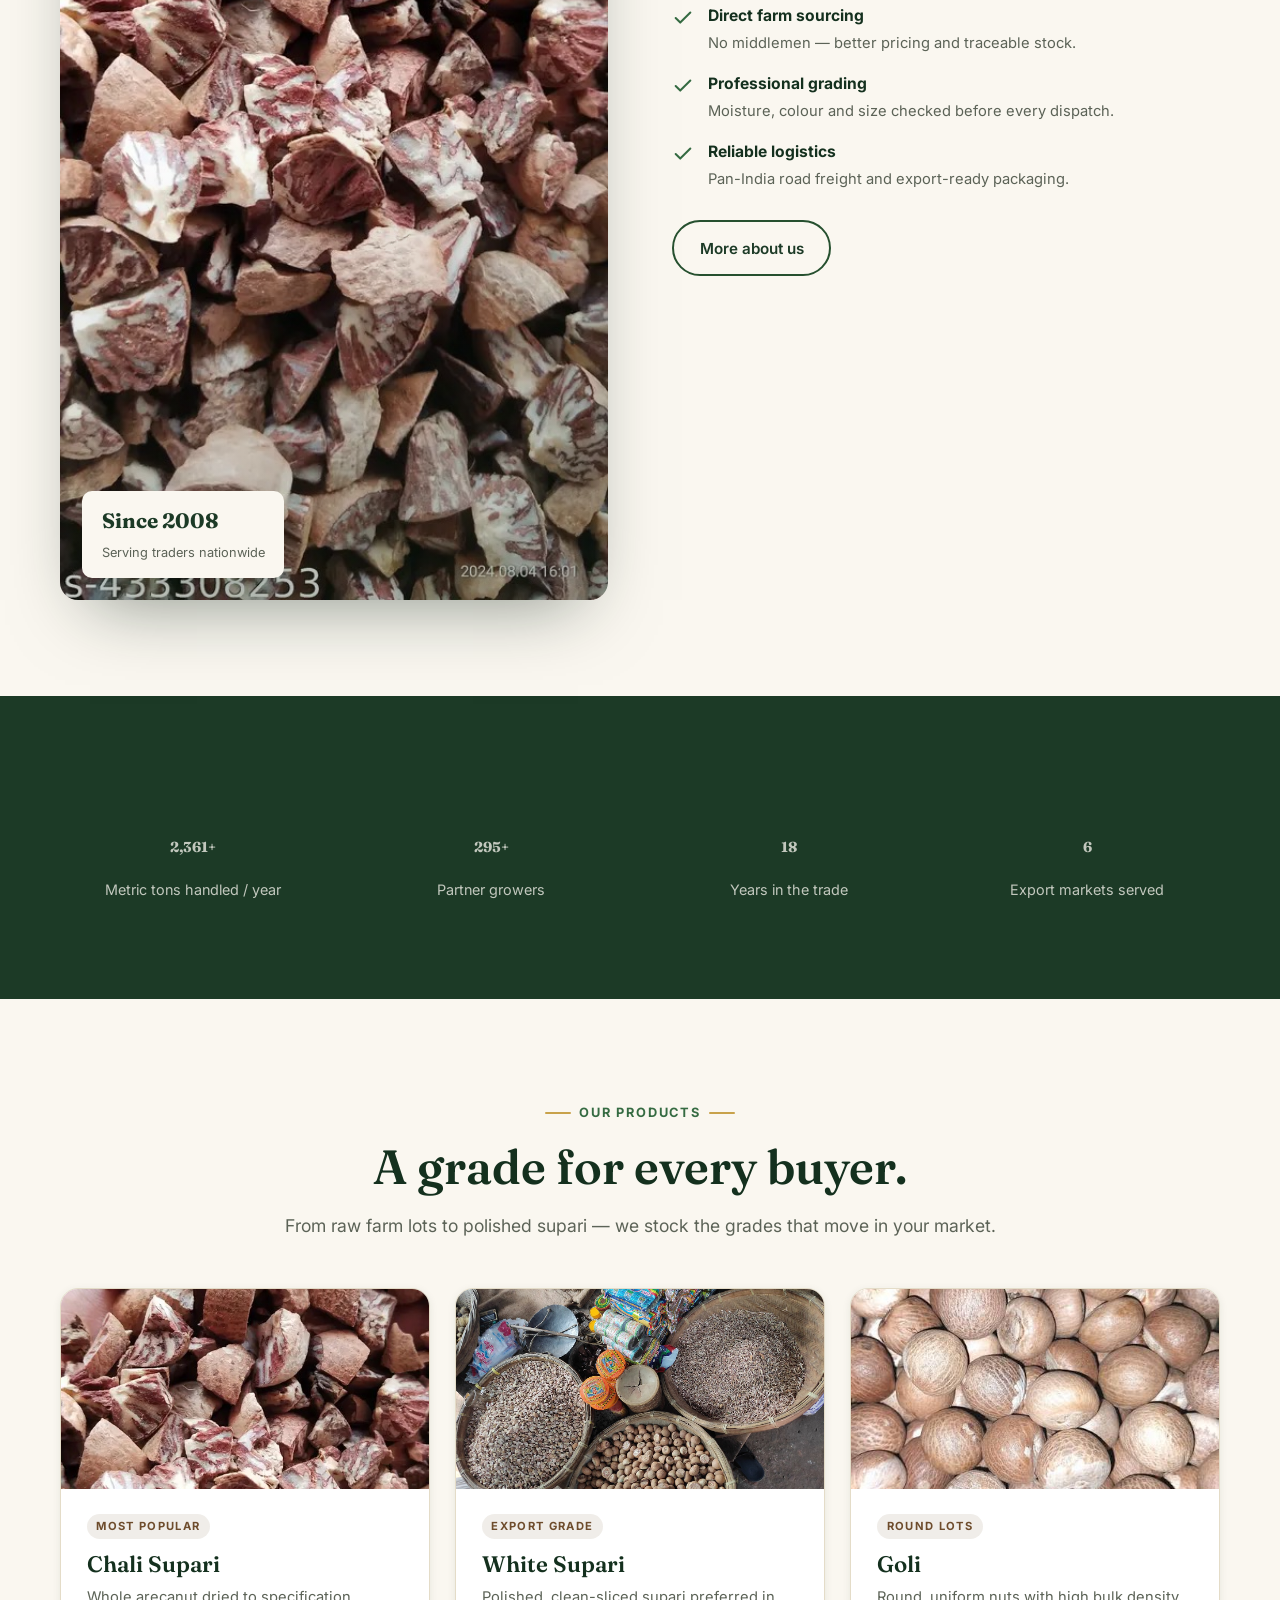
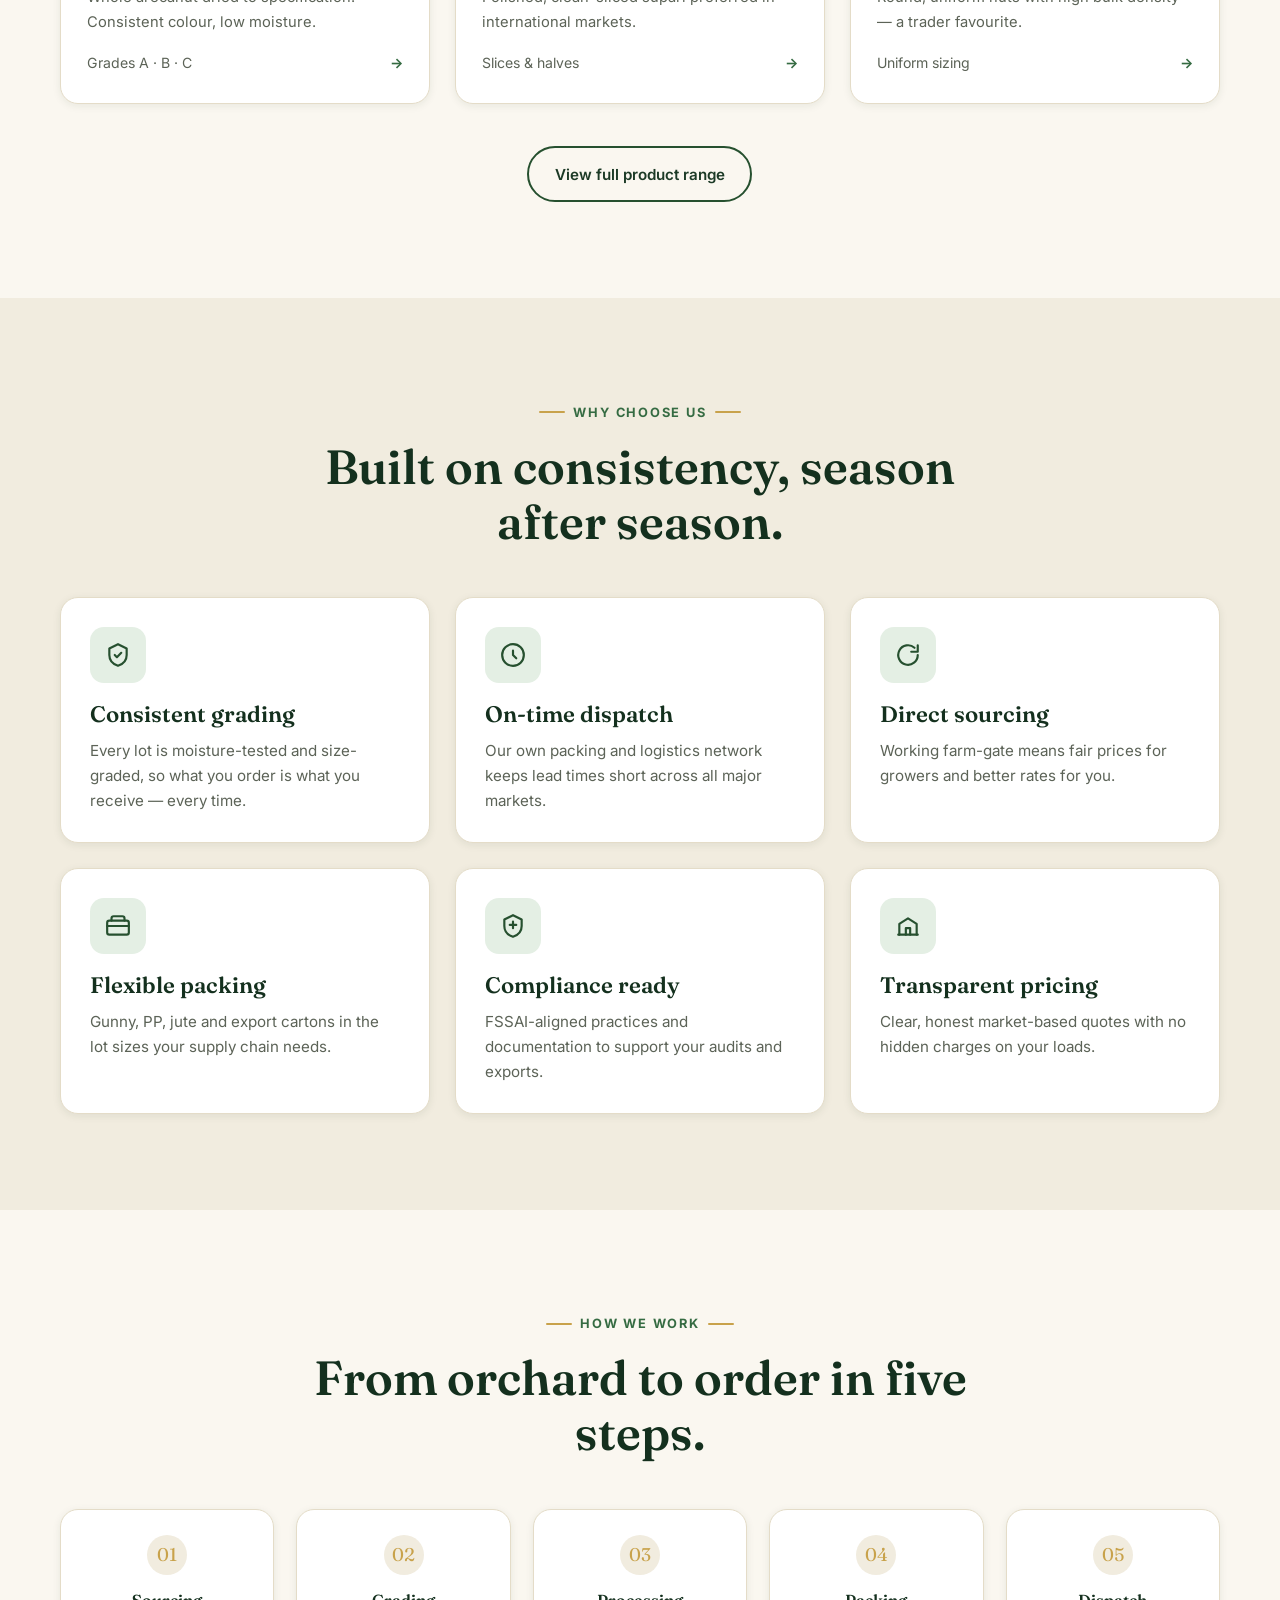
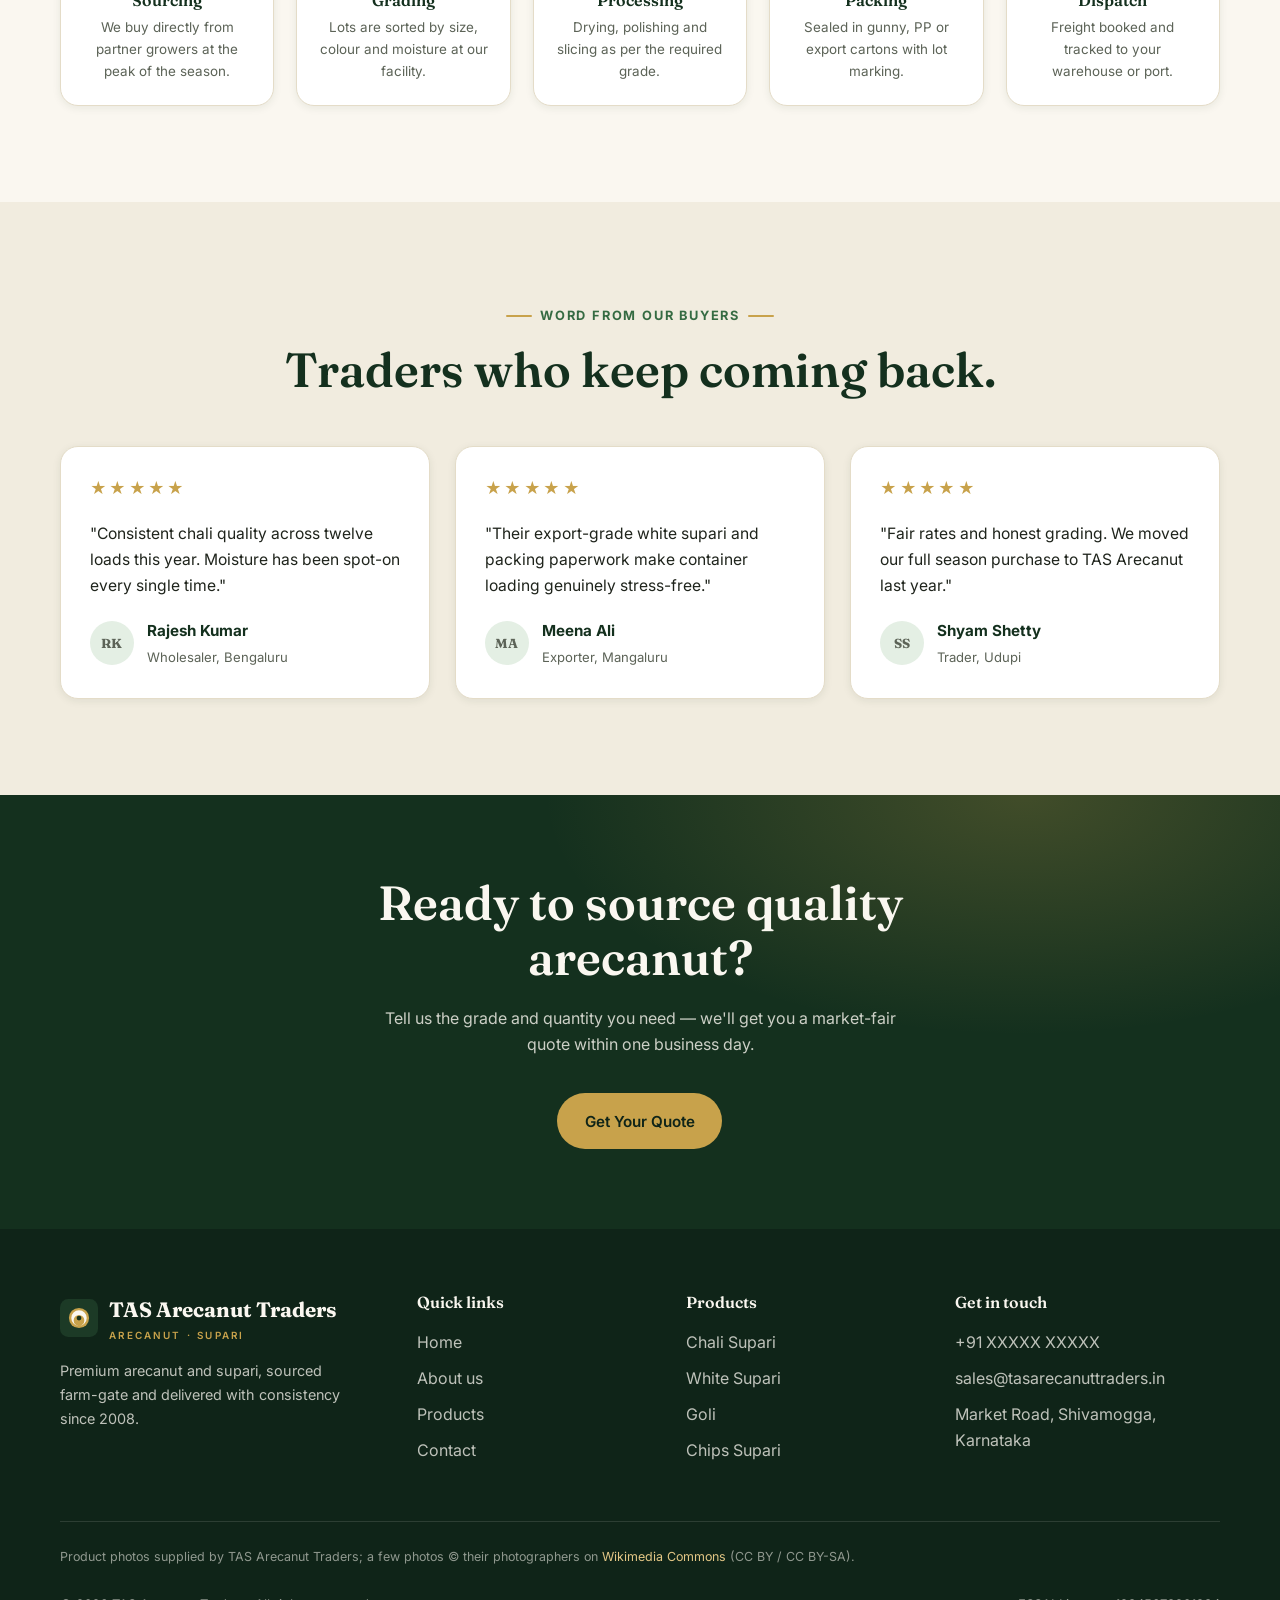
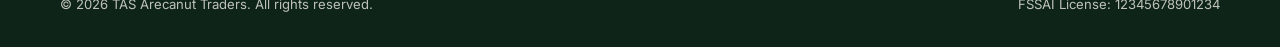
==== commit 6dc3a0d4: "Replace palm images with supari photos" ====
--- a/index.html
+++ b/index.html
@@ -111,7 +111,7 @@
   <section class="section">
     <div class="container split">
       <div class="visual reveal">
-        <img src="assets/images/farm-nuts.jpg" alt="Betel nuts growing on an areca palm" loading="lazy">
+        <img src="assets/images/farm-nuts.jpg" alt="Premium dried supari ready for dispatch" loading="lazy">
         <div class="badge">
           <b>Since 2008</b>
           <span>Serving traders nationwide</span>
@@ -379,7 +379,7 @@
         </div>
       </div>
       <div class="footer-credits">
-        Product photos courtesy of their photographers on
+        Product photos supplied by TAS Arecanut Traders; a few photos © their photographers on
         <a href="https://commons.wikimedia.org/wiki/Category:Areca_catechu" target="_blank" rel="noopener">Wikimedia Commons</a>
         (CC BY / CC BY-SA).
       </div>
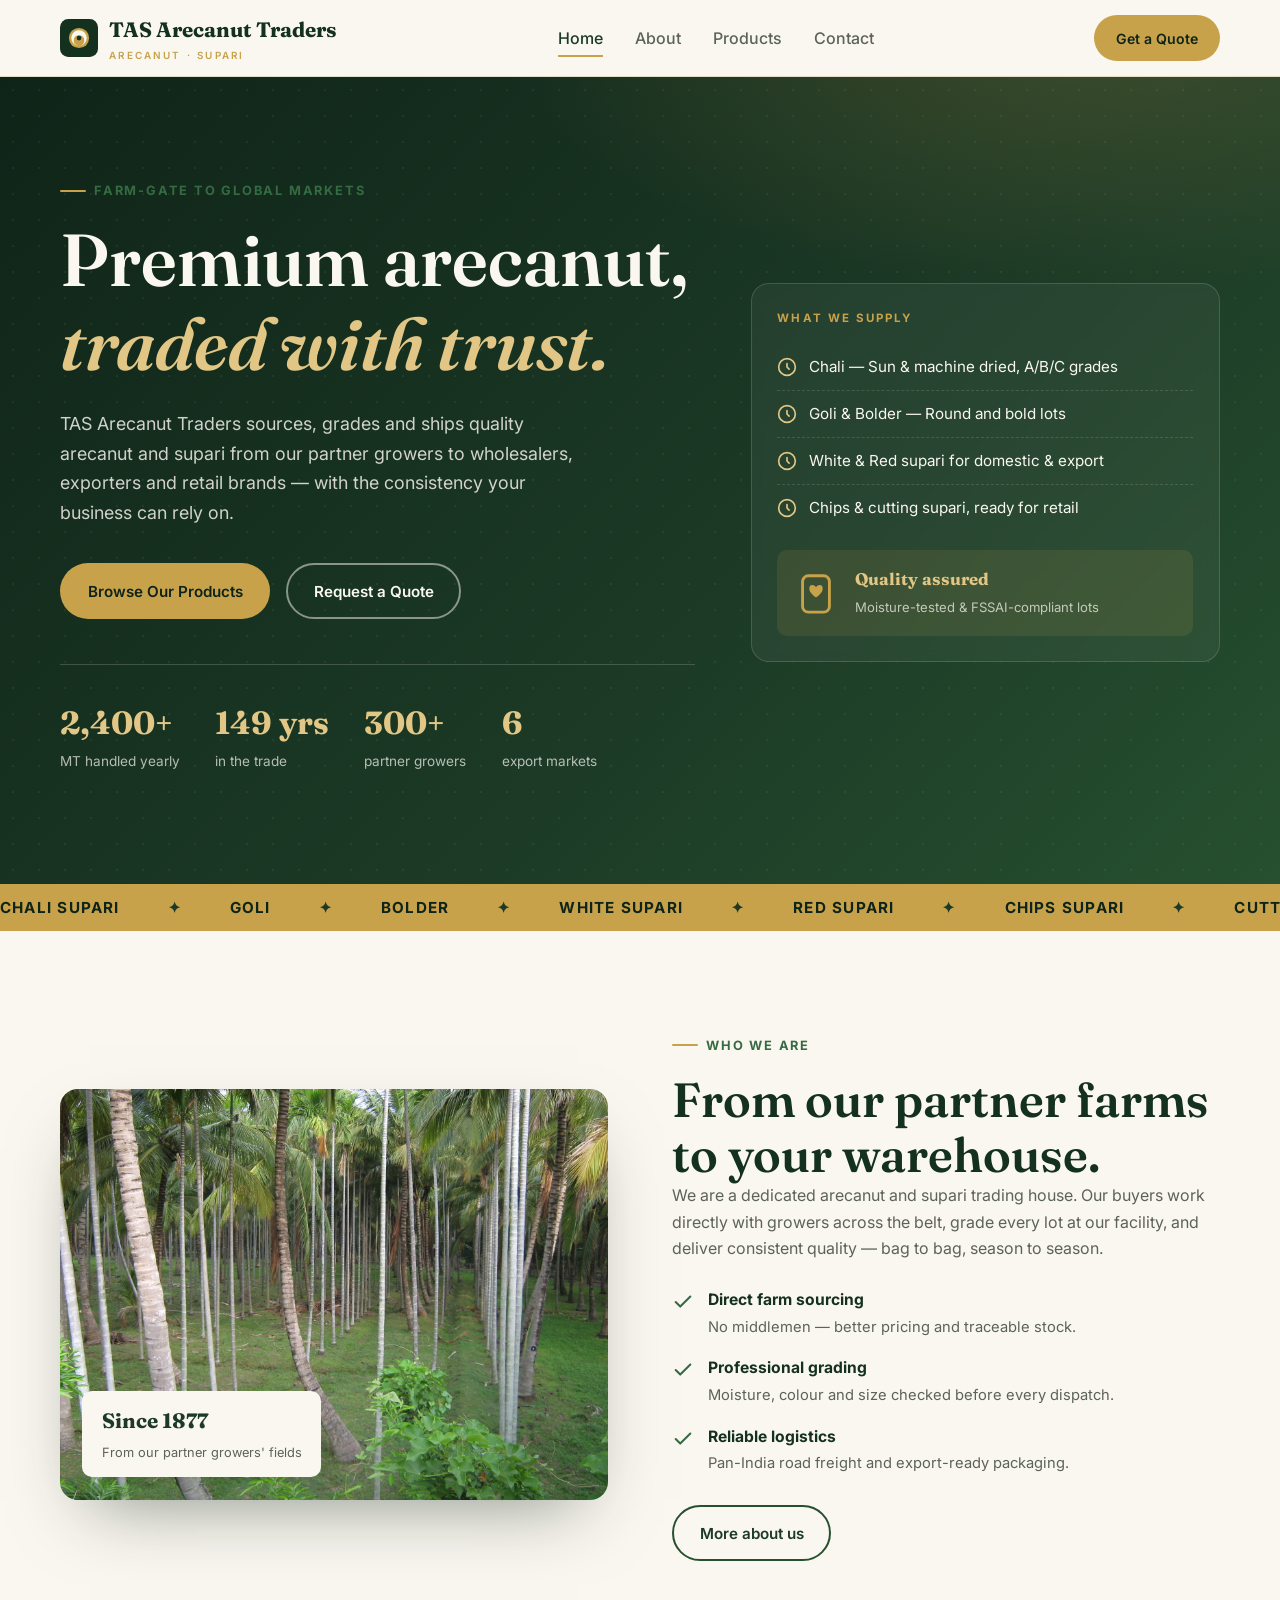
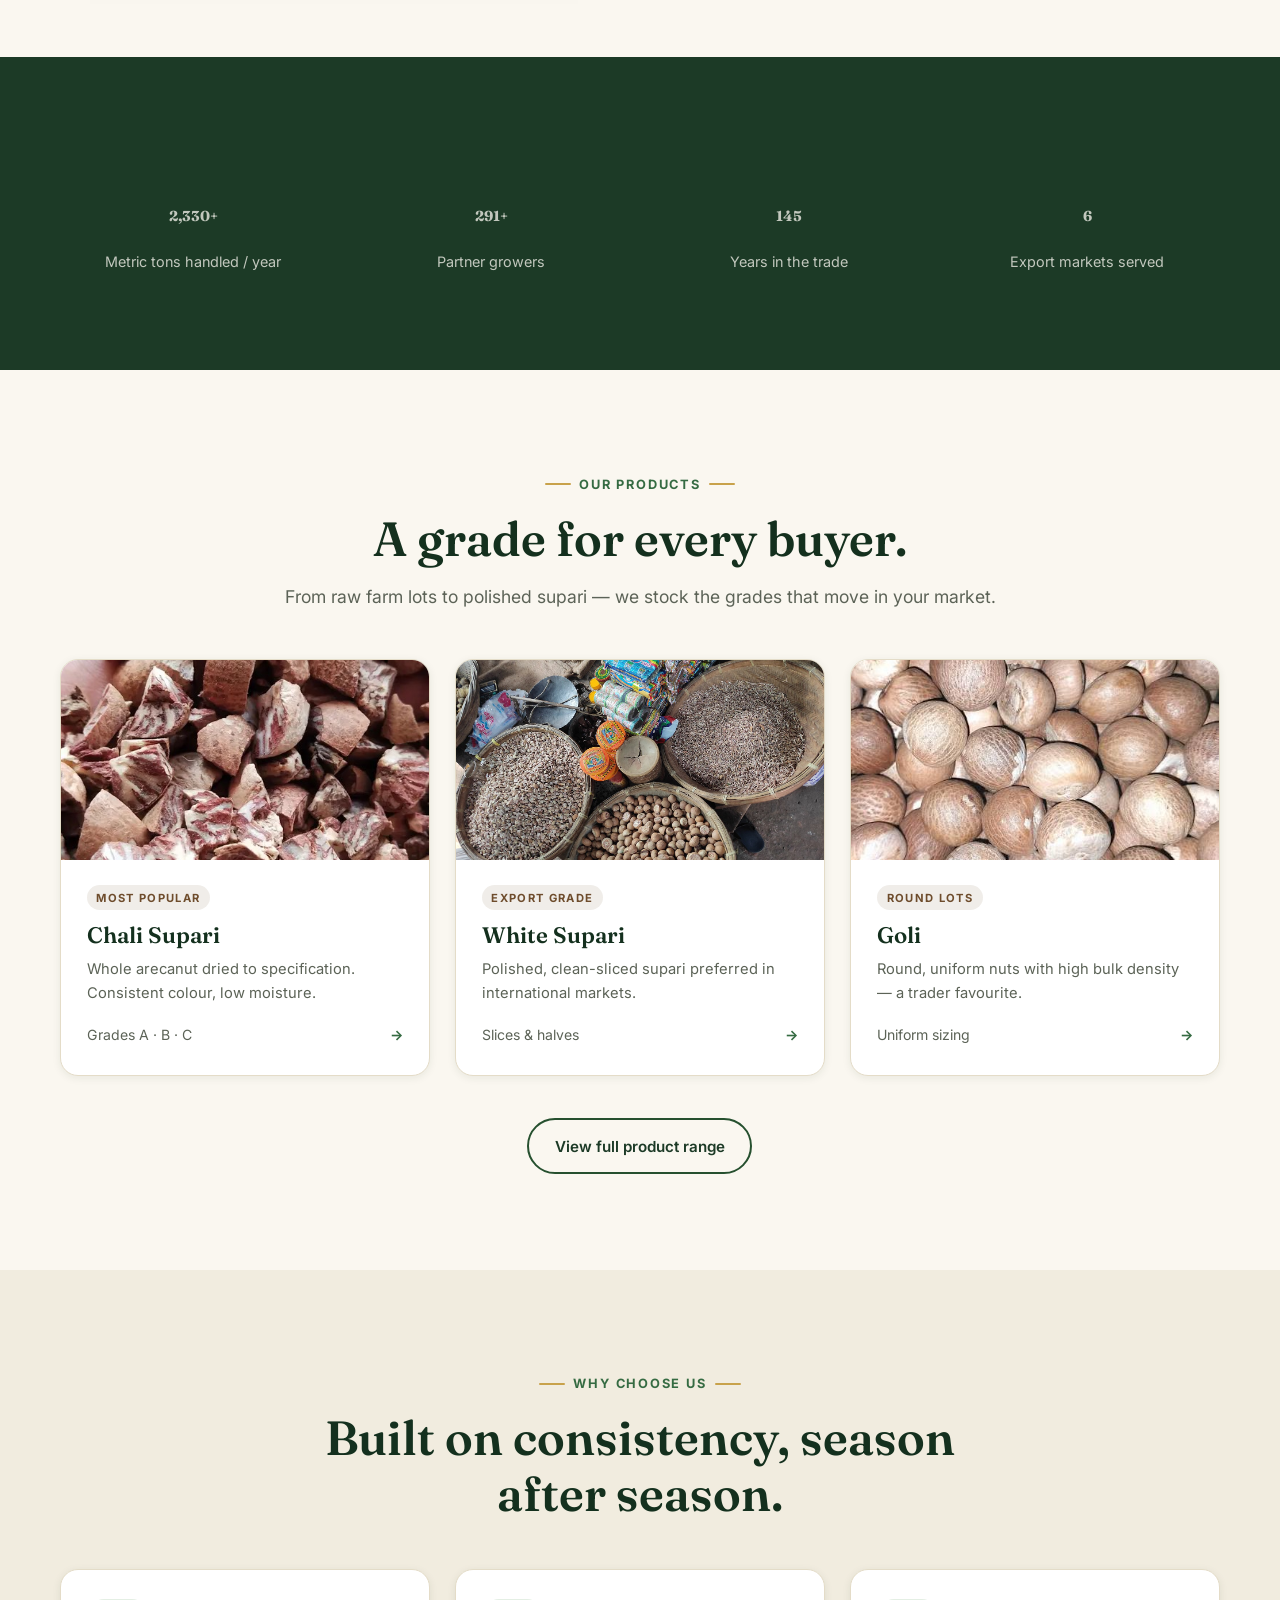
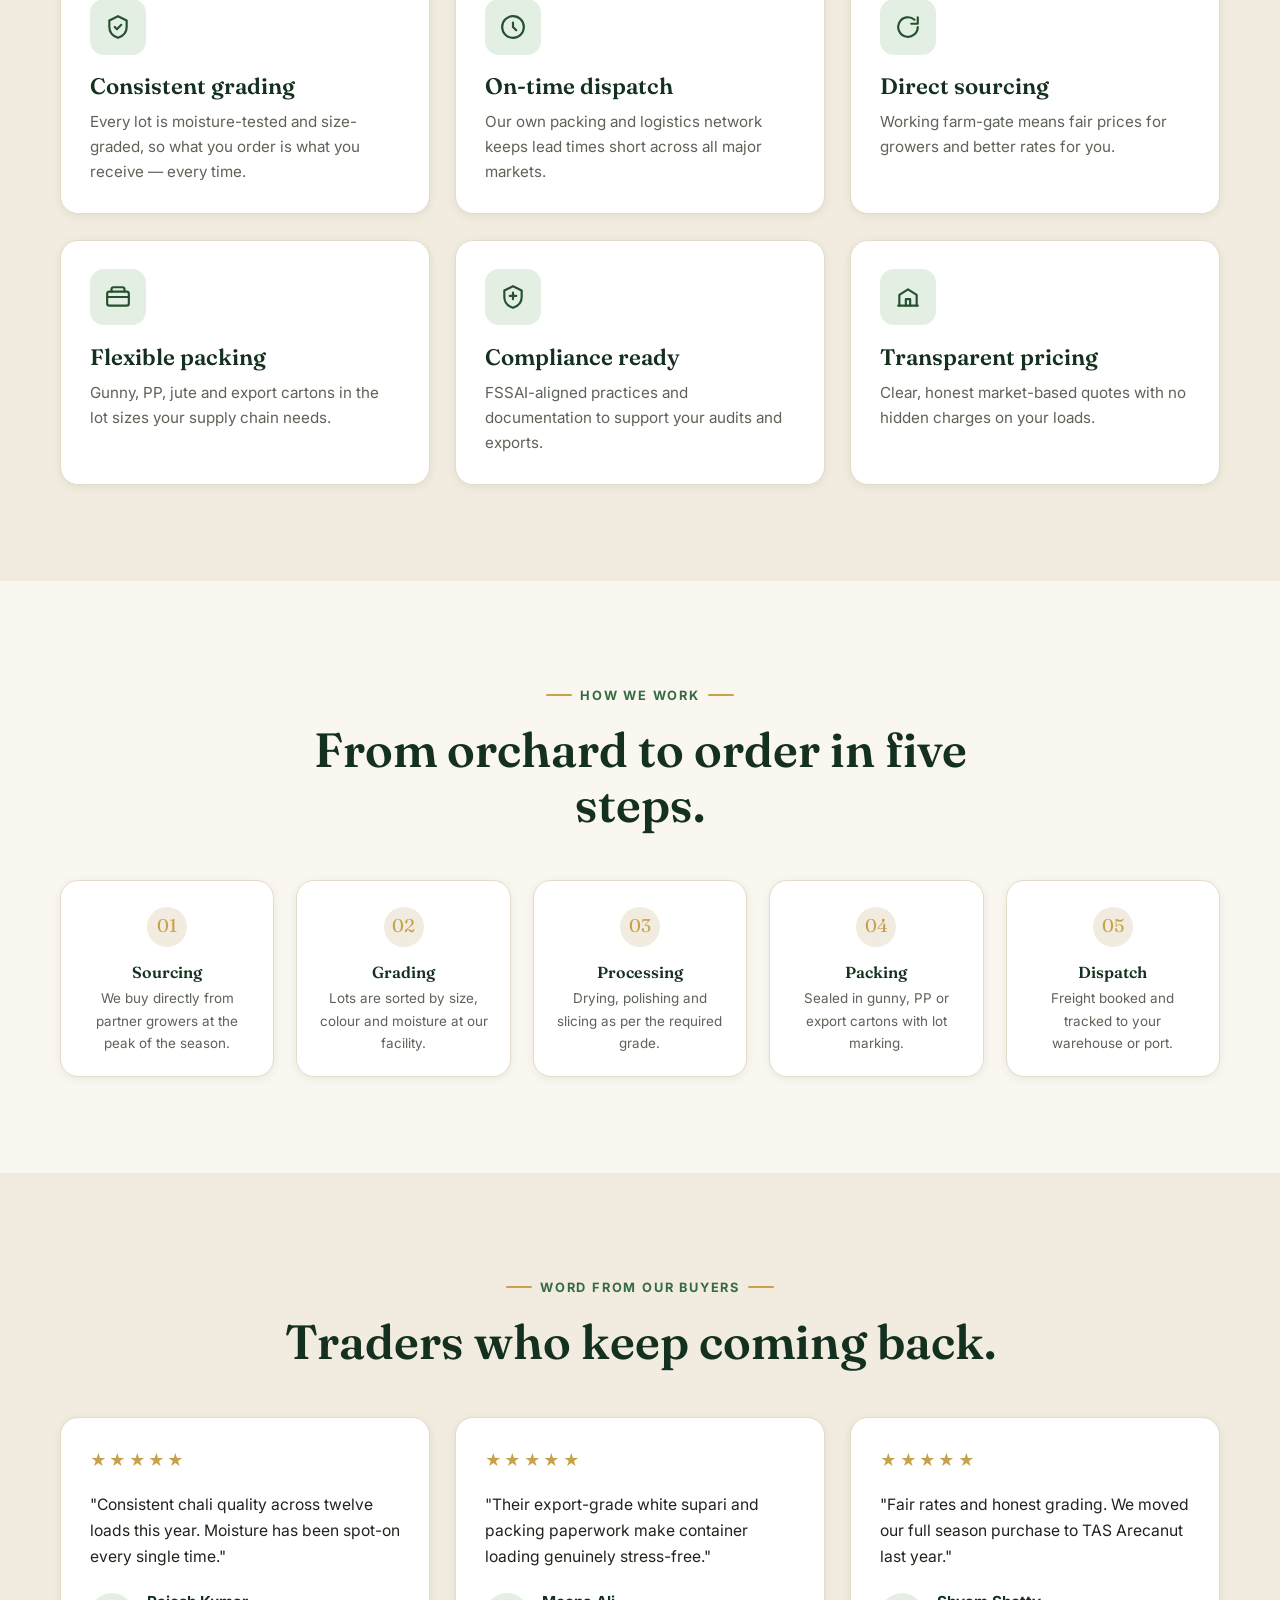
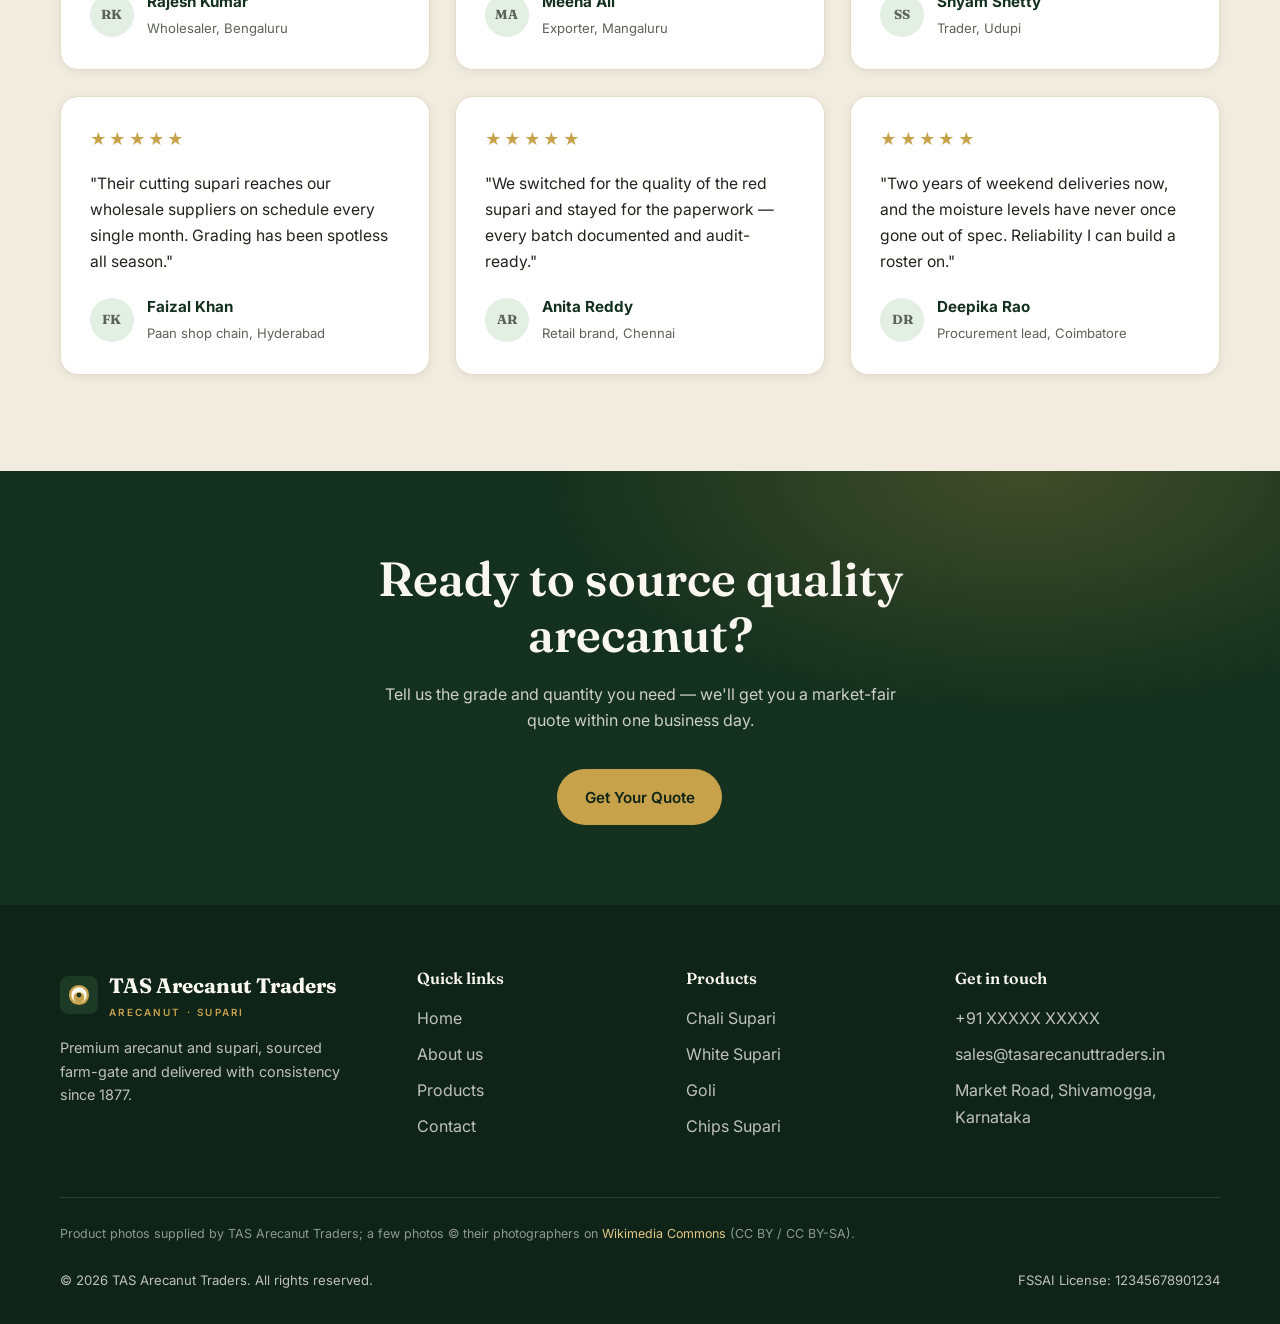
==== commit f090cfcf: "Update founding year to 1877, add plantation image and more reviews" ====
--- a/index.html
+++ b/index.html
@@ -60,7 +60,7 @@
         </div>
         <div class="hero-trust">
           <div class="stat"><b>2,400+</b><span>MT handled yearly</span></div>
-          <div class="stat"><b>18 yrs</b><span>in the trade</span></div>
+          <div class="stat"><b>149 yrs</b><span>in the trade</span></div>
           <div class="stat"><b>300+</b><span>partner growers</span></div>
           <div class="stat"><b>6</b><span>export markets</span></div>
         </div>
@@ -111,10 +111,10 @@
   <section class="section">
     <div class="container split">
       <div class="visual reveal">
-        <img src="assets/images/farm-nuts.jpg" alt="Premium dried supari ready for dispatch" loading="lazy">
+        <img src="assets/images/farm-nuts.jpg" alt="Arecanut plantation from our partner growers' fields" loading="lazy">
         <div class="badge">
-          <b>Since 2008</b>
-          <span>Serving traders nationwide</span>
+          <b>Since 1877</b>
+          <span>From our partner growers' fields</span>
         </div>
       </div>
       <div class="reveal">
@@ -149,7 +149,7 @@
     <div class="container stats-grid">
       <div class="stat-item reveal"><b><span data-count="2400" data-suffix="+">0</span></b><span>Metric tons handled / year</span></div>
       <div class="stat-item reveal"><b><span data-count="300" data-suffix="+">0</span></b><span>Partner growers</span></div>
-      <div class="stat-item reveal"><b><span data-count="18">0</span></b><span>Years in the trade</span></div>
+      <div class="stat-item reveal"><b><span data-count="149">0</span></b><span>Years in the trade</span></div>
       <div class="stat-item reveal"><b><span data-count="6">0</span></b><span>Export markets served</span></div>
     </div>
   </section>
@@ -317,6 +317,30 @@
           <figcaption class="who">
             <span class="avatar">SS</span>
             <div><b>Shyam Shetty</b><span>Trader, Udupi</span></div>
+          </figcaption>
+        </figure>
+        <figure class="testimonial reveal">
+          <div class="stars" aria-label="5 out of 5 stars">★★★★★</div>
+          <blockquote>"Their cutting supari reaches our wholesale suppliers on schedule every single month. Grading has been spotless all season."</blockquote>
+          <figcaption class="who">
+            <span class="avatar">FK</span>
+            <div><b>Faizal Khan</b><span>Paan shop chain, Hyderabad</span></div>
+          </figcaption>
+        </figure>
+        <figure class="testimonial reveal">
+          <div class="stars" aria-label="5 out of 5 stars">★★★★★</div>
+          <blockquote>"We switched for the quality of the red supari and stayed for the paperwork — every batch documented and audit-ready."</blockquote>
+          <figcaption class="who">
+            <span class="avatar">AR</span>
+            <div><b>Anita Reddy</b><span>Retail brand, Chennai</span></div>
+          </figcaption>
+        </figure>
+        <figure class="testimonial reveal">
+          <div class="stars" aria-label="5 out of 5 stars">★★★★★</div>
+          <blockquote>"Two years of weekend deliveries now, and the moisture levels have never once gone out of spec. Reliability I can build a roster on."</blockquote>
+          <figcaption class="who">
+            <span class="avatar">DR</span>
+            <div><b>Deepika Rao</b><span>Procurement lead, Coimbatore</span></div>
           </figcaption>
         </figure>
       </div>
@@ -349,7 +373,7 @@
               <span class="brand-sub">Arecanut · Supari</span>
             </span>
           </a>
-          <p class="about-text" style="margin-top:1rem">Premium arecanut and supari, sourced farm-gate and delivered with consistency since 2008.</p>
+          <p class="about-text" style="margin-top:1rem">Premium arecanut and supari, sourced farm-gate and delivered with consistency since 1877.</p>
         </div>
         <div>
           <h4>Quick links</h4>
--- a/css/styles.css
+++ b/css/styles.css
@@ -380,7 +380,7 @@
 
 .hero-trust .stat b {
   font-family: var(--font-display);
-  font-size: 1.7rem;
+  font-size: 2rem;
   color: var(--gold-light);
 }
 
@@ -704,7 +704,7 @@
 
 .stat-item b {
   font-family: var(--font-display);
-  font-size: clamp(2.2rem, 4vw, 3.2rem);
+  font-size: clamp(2.6rem, 4.5vw, 3.6rem);
   color: var(--gold-light);
   display: block;
 }
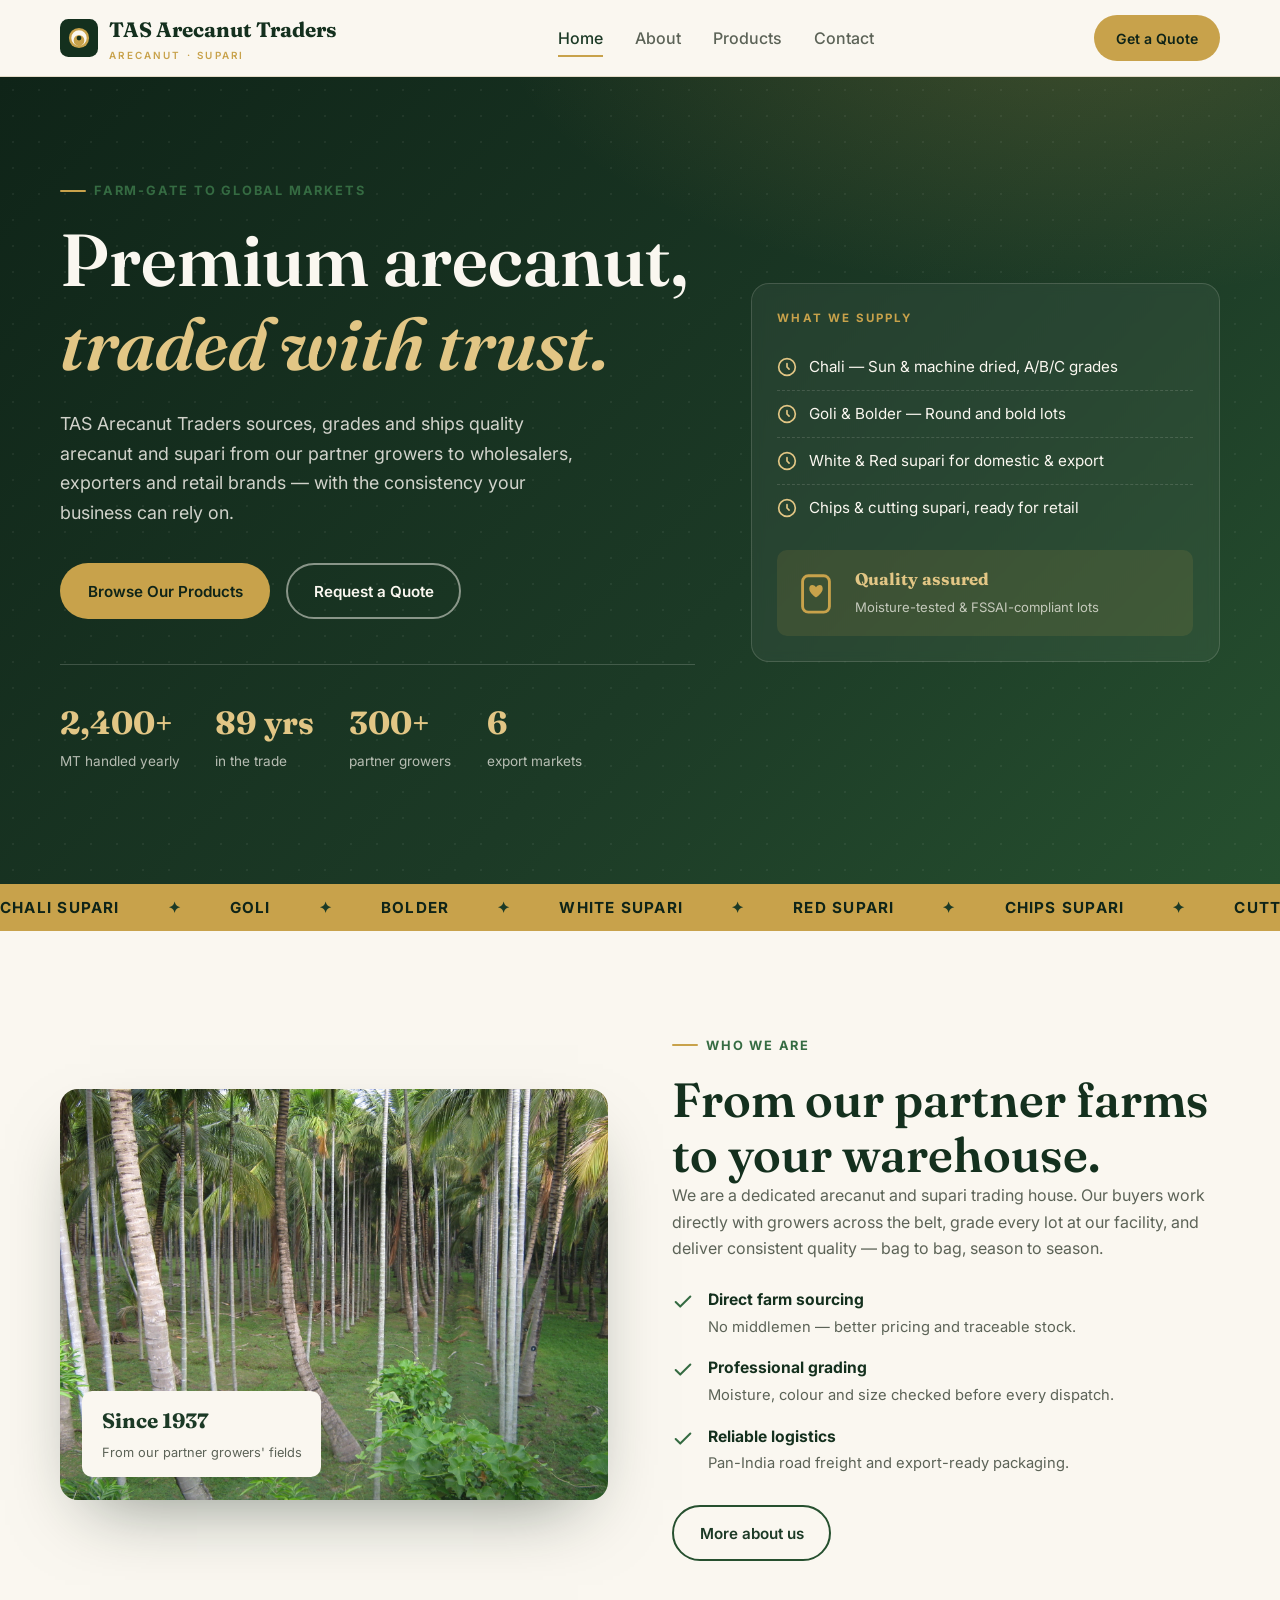
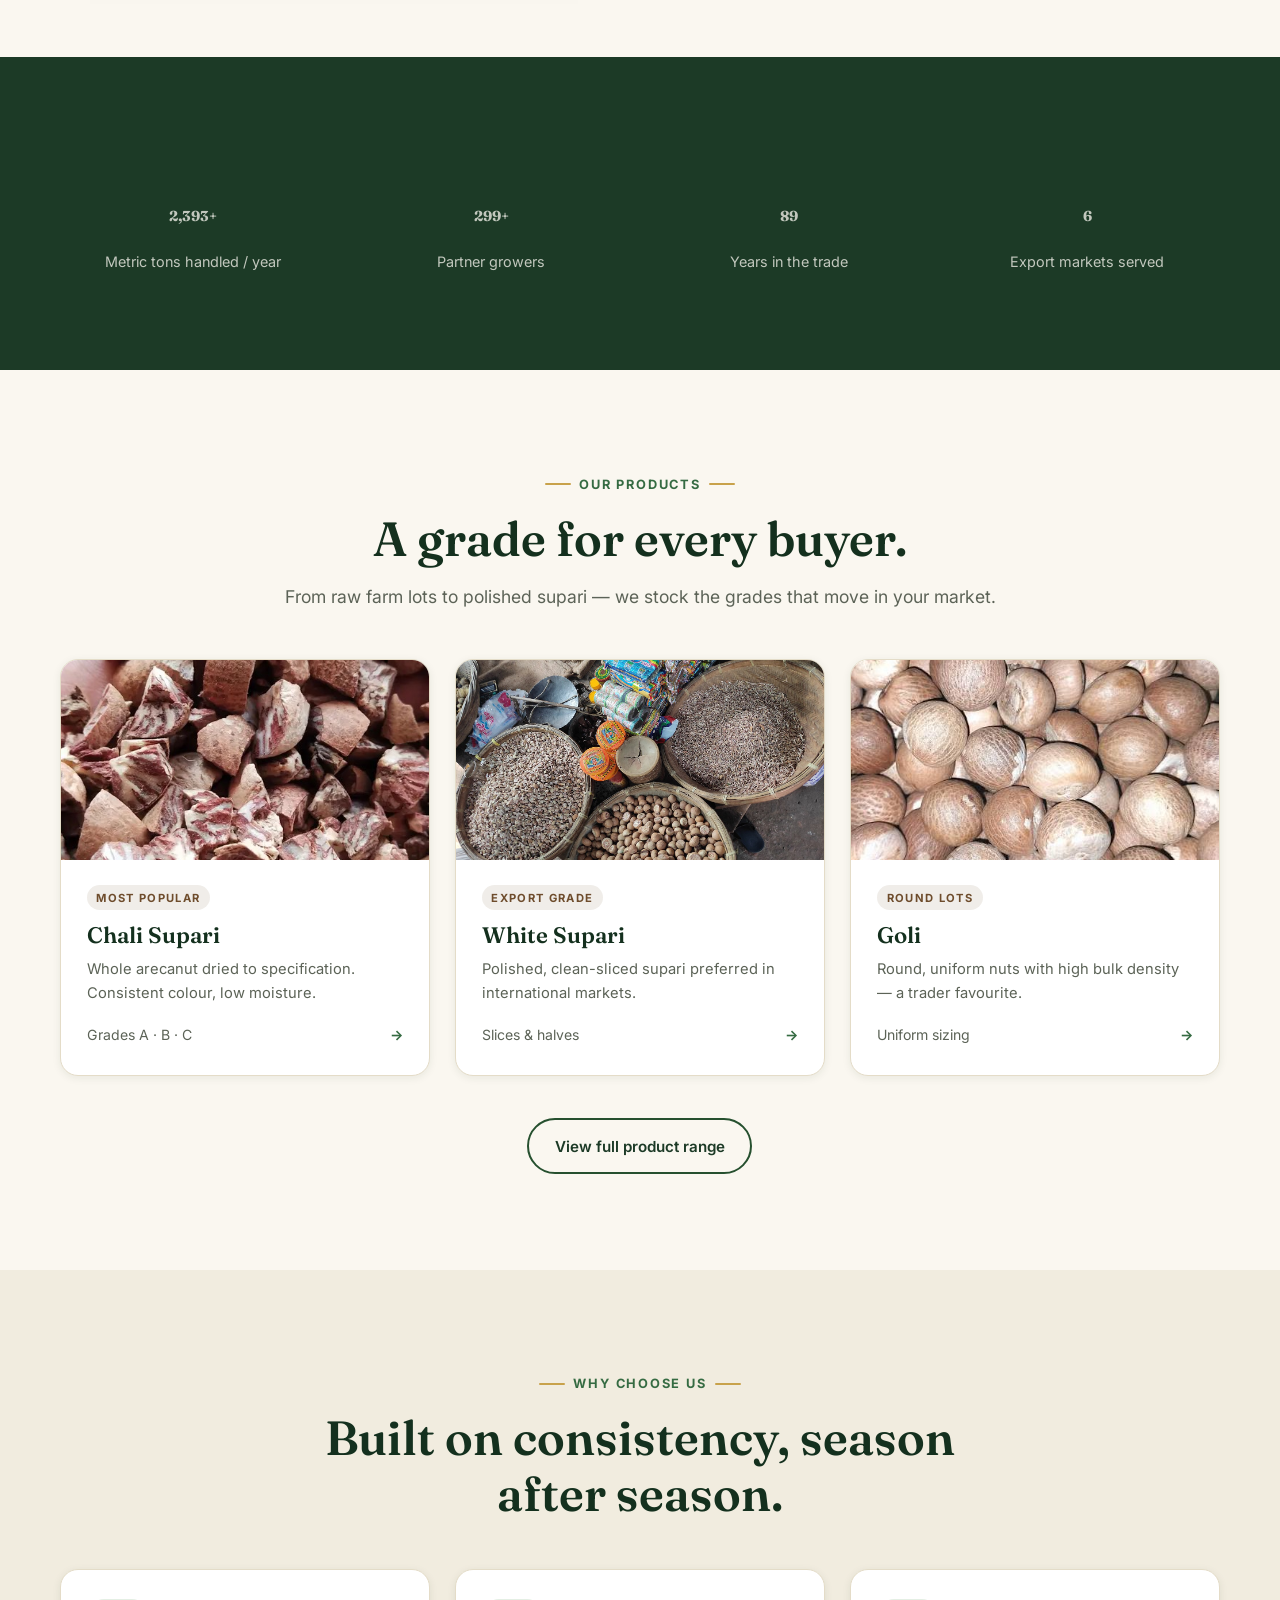
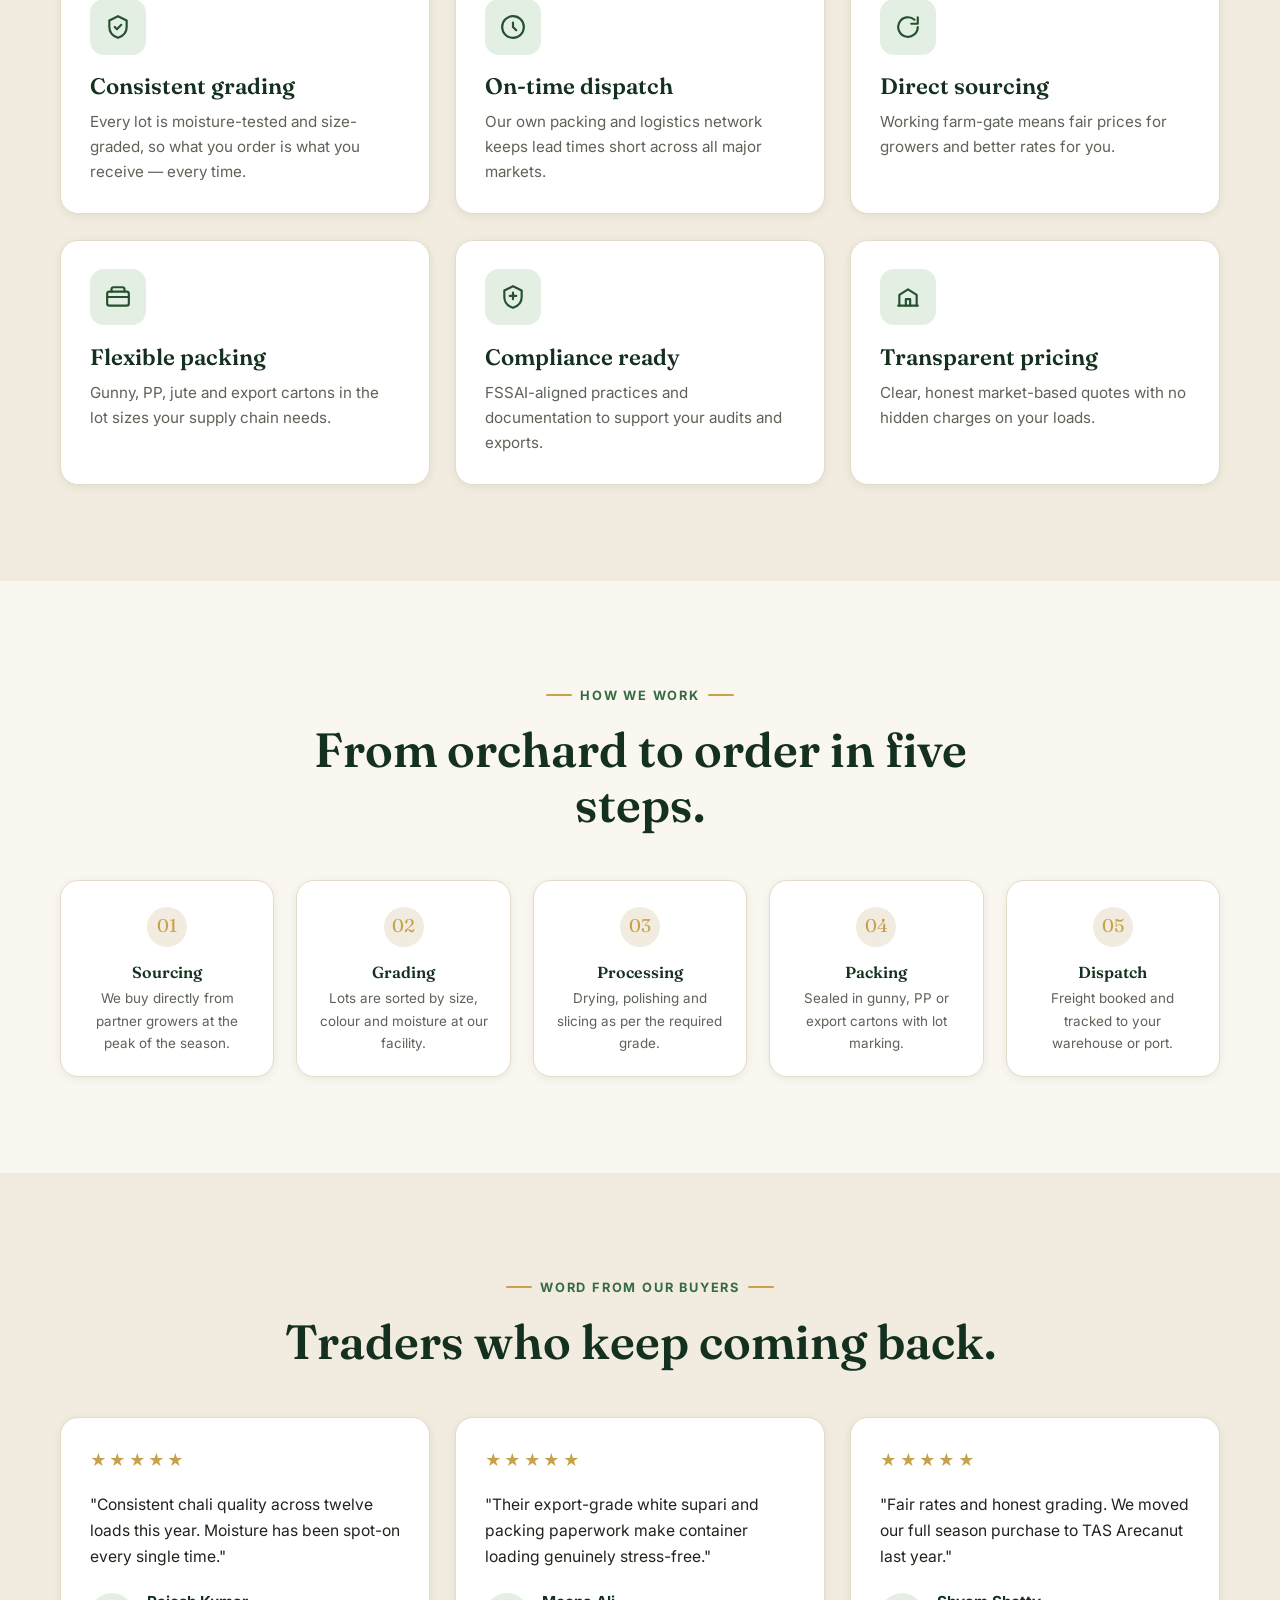
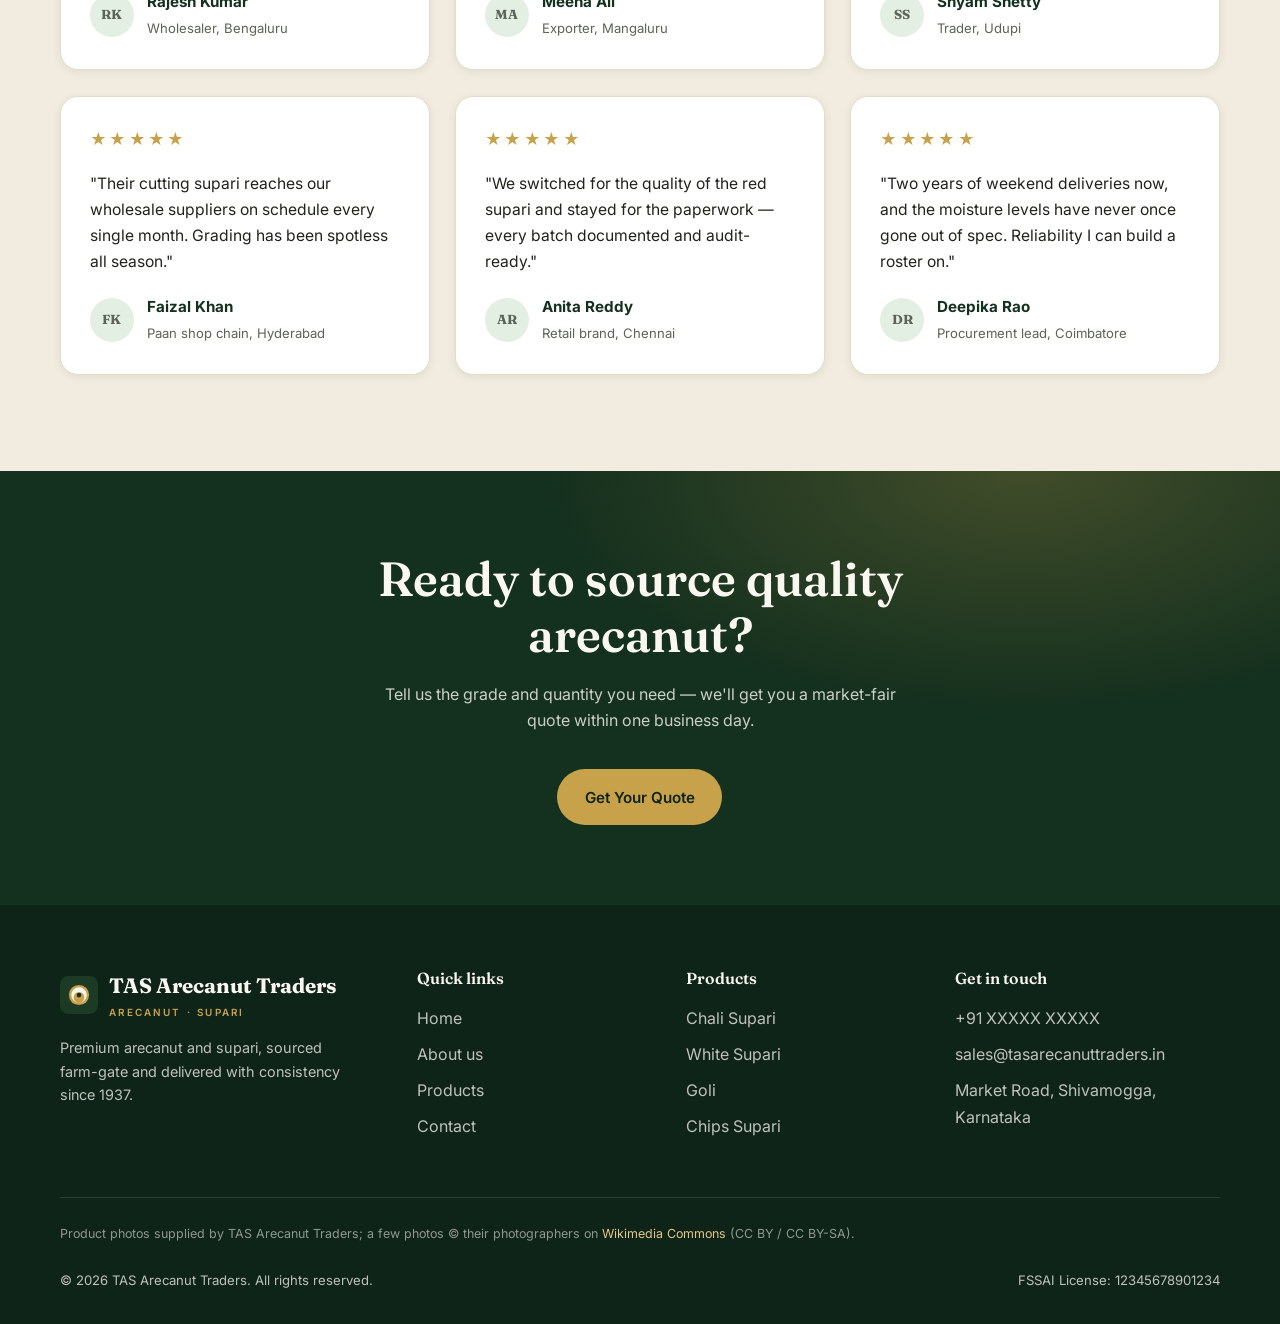
==== commit c8f38b83: "Change founding year to 1937" ====
--- a/index.html
+++ b/index.html
@@ -60,7 +60,7 @@
         </div>
         <div class="hero-trust">
           <div class="stat"><b>2,400+</b><span>MT handled yearly</span></div>
-          <div class="stat"><b>149 yrs</b><span>in the trade</span></div>
+          <div class="stat"><b>89 yrs</b><span>in the trade</span></div>
           <div class="stat"><b>300+</b><span>partner growers</span></div>
           <div class="stat"><b>6</b><span>export markets</span></div>
         </div>
@@ -113,7 +113,7 @@
       <div class="visual reveal">
         <img src="assets/images/farm-nuts.jpg" alt="Arecanut plantation from our partner growers' fields" loading="lazy">
         <div class="badge">
-          <b>Since 1877</b>
+          <b>Since 1937</b>
           <span>From our partner growers' fields</span>
         </div>
       </div>
@@ -149,7 +149,7 @@
     <div class="container stats-grid">
       <div class="stat-item reveal"><b><span data-count="2400" data-suffix="+">0</span></b><span>Metric tons handled / year</span></div>
       <div class="stat-item reveal"><b><span data-count="300" data-suffix="+">0</span></b><span>Partner growers</span></div>
-      <div class="stat-item reveal"><b><span data-count="149">0</span></b><span>Years in the trade</span></div>
+      <div class="stat-item reveal"><b><span data-count="89">0</span></b><span>Years in the trade</span></div>
       <div class="stat-item reveal"><b><span data-count="6">0</span></b><span>Export markets served</span></div>
     </div>
   </section>
@@ -373,7 +373,7 @@
               <span class="brand-sub">Arecanut · Supari</span>
             </span>
           </a>
-          <p class="about-text" style="margin-top:1rem">Premium arecanut and supari, sourced farm-gate and delivered with consistency since 1877.</p>
+          <p class="about-text" style="margin-top:1rem">Premium arecanut and supari, sourced farm-gate and delivered with consistency since 1937.</p>
         </div>
         <div>
           <h4>Quick links</h4>
